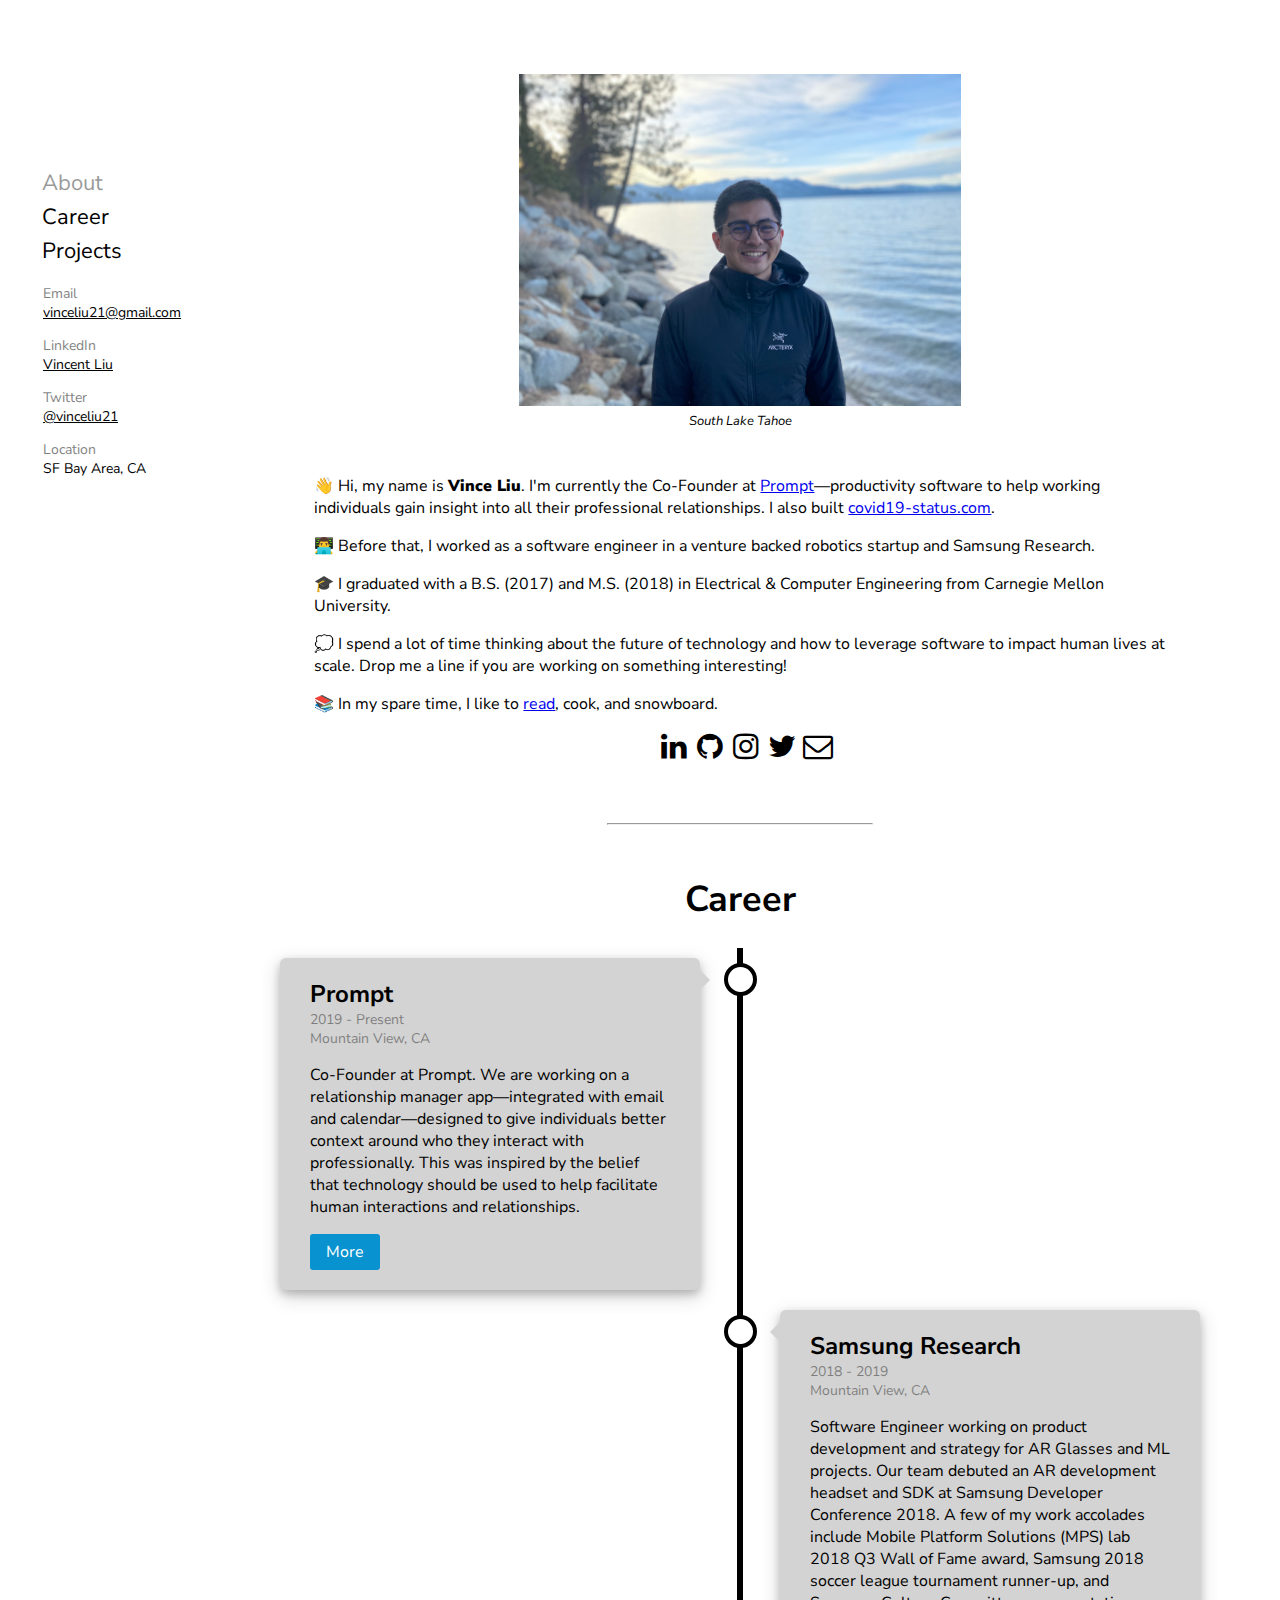
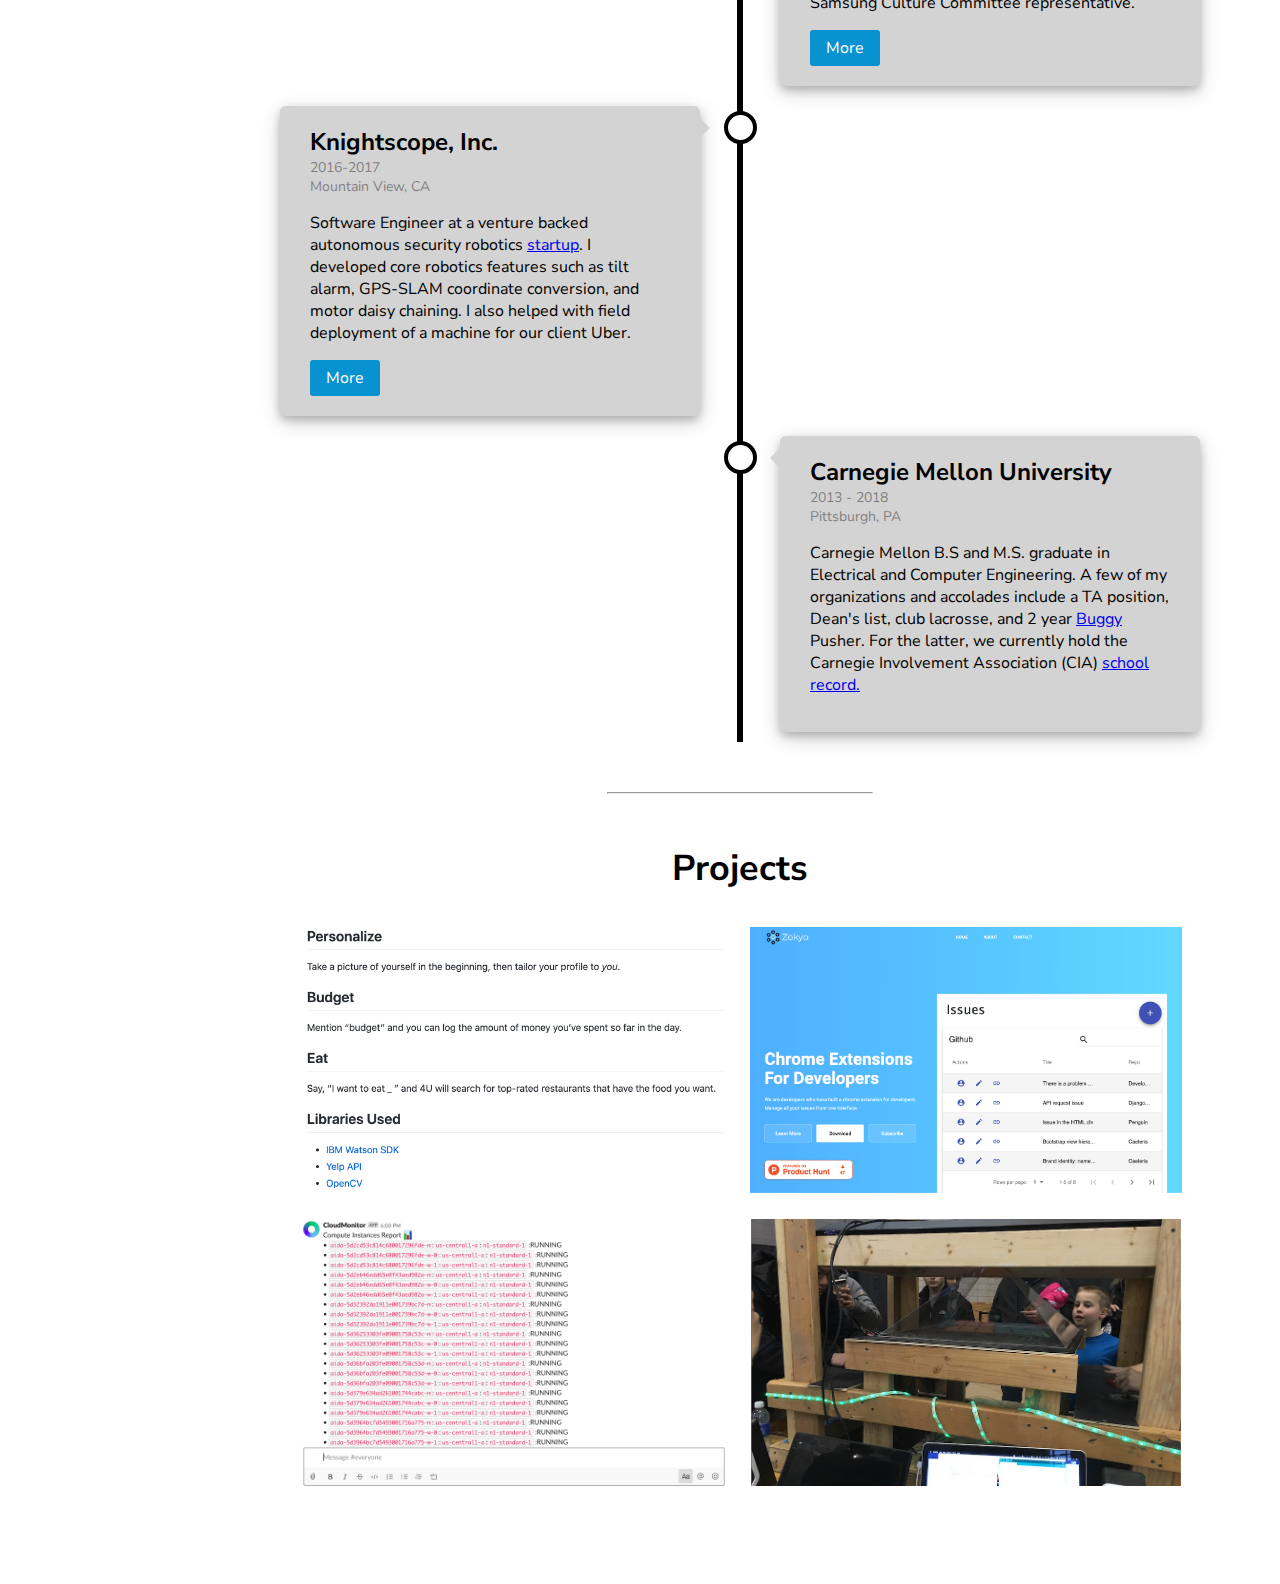
==== index.html @ 9257fcae "added prompt video" ====
<!DOCTYPE html>

<html>
  <head>
    <!-- Global site tag (gtag.js) - Google Analytics -->
    <script async src="https://www.googletagmanager.com/gtag/js?id=UA-153496610-1"></script>
    <script>
      window.dataLayer = window.dataLayer || [];
      function gtag(){dataLayer.push(arguments);}
      gtag('js', new Date());

      gtag('config', 'UA-153496610-1');
    </script>
    <title>Vincent Liu</title>

    <meta name="viewport" content="width=device-width, initial-scale=1.0">
    <link rel='icon' href='./static/32.png' type='image/x-icon'/ >
    <link rel="stylesheet" href="https://cdnjs.cloudflare.com/ajax/libs/font-awesome/4.7.0/css/font-awesome.min.css">
    <link href="https://fonts.googleapis.com/css?family=Nunito+Sans&display=swap" rel="stylesheet">
    <link href="https://fonts.googleapis.com/css?family=Montserrat&display=swap" rel="stylesheet">
    <link rel="stylesheet" href="style.css">
  </head>
  <body>
    <div class="sidenav">
      <nav>
        <ul>
          <li><a href="#hero" class="current">About</a></li>
          <li><a href="#timeline">Career</a></li>
          <li><a href="#projects">Projects</a></li>
        </ul>
      </nav>
      <div class="side-bio">
        <ul>
            <li>
              <p style="margin-bottom: 0px; margin-left: 3px; font-size: 14px; opacity: 0.5;">Email</p>
              <a href="mailto: vinceliu21@gmail.com" target="_blank" style="font-size: 14px; margin-left: 3px; text-decoration: underline;">vinceliu21@gmail.com</a>
            </li>
            <li>
              <p style="margin-bottom: 0px; margin-left: 3px; font-size: 14px; opacity: 0.5;">LinkedIn</p>
              <a href="https://linkedin.com/in/vinceliu21" target="_blank" style="font-size: 14px; margin-left: 3px; text-decoration: underline;">Vincent Liu</a>
            </li>
            <li>
              <p style="margin-bottom: 0px; margin-left: 3px; font-size: 14px; opacity: 0.5;">Twitter</p>
              <a href="https://twitter.com/vinceliu21" target="_blank" style="font-size: 14px; margin-left: 3px; text-decoration: underline;">@vinceliu21</a>
            </li>
            <!-- <li>
                <p style="margin-bottom: 0px; margin-left: 3px; font-size: 14px; opacity: 0.5;">Resume</p>
                <a href="#" target="_blank" style="font-size: 14px; margin-left: 3px; text-decoration: underline;">Download</a>
              </li> -->
            <li>
              <p style="margin-bottom: 0px; margin-left: 3px; font-size: 14px; opacity: 0.5;">Location</p> 
              <p style="margin: 0px; margin-left: 3px; font-size: 14px;">SF Bay Area, CA</p>
            </li>
        </ul>
      </div>
    </div>
    <div class="main">
      <section class="hero" id="hero">
        <figure>
          <img class="profile-img-box" src="./static/mainprof.JPG"></img>
          <p style="margin-top: 0px; font-style: italic;  font-size: 13px;">South Lake Tahoe</p>
        </figure>
        
        
        <div class="hero-text">
          
          <p>👋 Hi, my name is <span  style="font-weight: 900;">Vince Liu</span>. 
            I'm currently the Co-Founder at <a href="https://youtu.be/rPjfTg-vA2I" target="_blank">Prompt</a>—productivity software to help working individuals gain insight into all their professional relationships. I also built <a href="https://www.covid19-status.com/" target="_blank">covid19-status.com</a>.</p>
          <p>👨‍💻 Before that, I worked as a software engineer in a venture backed robotics startup and Samsung Research.</p>
<!--, where I worked on AR Glasses and ML projects.</p>-->
          <p>🎓 I graduated with a B.S. (2017) and M.S. (2018) in Electrical & Computer Engineering from Carnegie Mellon University.</p>
          <p>💭 I spend a lot of time thinking about the future of technology and how to leverage software to impact human lives at scale. Drop me a line if you are working on something interesting!</p> 
<!--I am particularly interested in the usage of data to augment human lives.</p>-->
<!--the creation of engaging human relationships and communities, and future of VR/AR.</p> -->
              <!-- how to democratize education and meaningful work opportunities. I am focused on leveraging software to build technologies and experiences that impact the way humans live and work at scale.</p>   -->
          <p>📚 In my spare time, I like to <a href="https://www.notion.so/Novels-f5aa604390f640a6b6671b8aa19a5288" target="_blank">read</a>, cook, and snowboard.</p>
        </div>

        <div class="social-icons">
          <a href="https://www.linkedin.com/in/vinceliu21" target="_blank" class="fa fa-linkedin"></a>
          <a href="https://github.com/vinceliu21" target="_blank" class="fa fa-github"></a>
          <a href="https://www.instagram.com/vinceliu21/" target="_blank" class="fa fa-instagram"></a>
          <a href="https://twitter.com/vinceliu21" target="_blank" class="fa fa-twitter"></a>
          <a href="mailto: vinceliu21@gmail.com" class="fa fa-envelope-o"></a>

        </div>
        
        
      </section>

      <hr style="width: 25%; margin-top: 50px; margin-bottom: 50px;"/>
      <section class="timeline-container" id="timeline">
        <h1 style="font-size: 36px">Career</h1>
        <div class="timeline">
          <div class="container left">
            <div class="content">
              <!-- <div class="content-date-left"><div class="card-title">Prompt</div><div class="card-date">May 2019 - Present</div></div> -->
              <div class="card-title"> Prompt</div>
              <div class="card-date">2019 - Present</div>
              <div class="card-location">Mountain View, CA</div>
              <!-- <p>Co-founder and CEO of <a href="https://www.getprompt.app/" target="_blank">Prompt</a>,  -->
               <p> Co-Founder at Prompt. We are working on a relationship manager app—integrated with email and calendar—designed to give individuals better context around who they interact with professionally. This was inspired by the belief that technology should be used to help facilitate human interactions and relationships. <a href="https://youtu.be/QewbwAYKeug" target="_blank"<Demo</a> </p> 
                 <a href="https://www.getprompt.app/" target="_blank" class="button">More</a>
            </div>
            
          </div>
          <div class="container right">
            <div class="content">
              <!-- <div class="content-date-right">June 2018</div> -->
              <div class="card-title">Samsung Research</div>
              <div class="card-date">2018 - 2019</div>
              <div class="card-location">Mountain View, CA</div>
              <p>Software Engineer working on product development and strategy for AR Glasses and ML projects. Our team debuted an AR development headset and SDK at Samsung Developer Conference 2018. A few of my work accolades include Mobile Platform Solutions (MPS) lab 2018 Q3 Wall of Fame award, Samsung 2018 soccer league tournament runner-up, and Samsung Culture Committee representative.</p>
              <a href="https://www.sra.samsung.com/" target="_blank" class="button">More</a>
            </div>
          </div>

          <div class="container left">
            <div class="content">
              <!-- <div class="content-date-left">May 2018</div> -->
              <div class="card-title">Knightscope, Inc.</div>
              <div class="card-date">2016-2017</div>
              <div class="card-location">Mountain View, CA</div>
              <p>Software Engineer at a venture backed autonomous security robotics <a href="https://www.knightscope.com/" target="_blank">startup</a>. I developed core robotics features such as tilt alarm, GPS-SLAM coordinate conversion, and motor daisy chaining. I also helped with field deployment of a machine for our client Uber.</p>
              <a href="https://www.knightscope.com/" target="_blank" class="button">More</a>
            </div>
          </div>

          <div class="container right">
            <div class="content">
              <!-- <div class="content-date-left">May 2018</div> -->
              <div class="card-title">Carnegie Mellon University</div>
              <div class="card-date">2013 - 2018</div>
              <div class="card-location">Pittsburgh, PA</div>
              <p>Carnegie Mellon B.S and M.S. graduate in Electrical and Computer Engineering. A few of my organizations and accolades include a TA position, Dean's list, club lacrosse, and 2 year <a href="https://cmubuggy.org/reference/What_is_buggy%3F" target="_blank">Buggy</a> Pusher. For the latter, we currently hold the Carnegie Involvement Association (CIA) <a href="https://www.instagram.com/p/BwIkMV5lBQi/?igshid=eb9c5s0ejf51" target="_blank">school record.</a> </p>
            </div>
          </div>


          <!-- <div class="container right">
            <div class="content">
              <h2>2016-2017</h2>
              <h3>Knightscope</h3>
              <p>I interned at Knightscope in the Summer of 2016 and proceeded to work there has remote engineer when I returned to Pittsburgh.</p>
            </div>
          </div>
          <div class="container left">
            <div class="content">
              <h2>2015</h2>
              <h3>SitWith</h3>
              <p>Found through CMU's Project Olympus incubator</p>
              <p>I worked part-time at a mobile app consumer startup working to connect individual diners with like-minded people during meals.</p>
            </div>
          </div> -->
        </div>
      </section>
      <!-- Projects Section -->
      <hr style="width: 25%; margin-top: 50px; margin-bottom: 50px;"/>
      <section class="projects" id="projects">
        <h1 style="font-size: 36px">Projects</h1>
        <div class="row">
          <div class="column">
            <div class="portfolio-content">

              <div class="portfolio-container" id="clickableProject">
                <img class="portfolio-image" src="./static/4U5.png" alt="Mountains" style="width:97%;">
                  <div class="portfolio-text">
                    4U: A personalized assistant designed just <strong>for you</strong>.
                  </div>
              </div>
              
              
              <!-- The Modal -->
              <div id="myModal" class="modal">
                <!-- Modal content -->
                <div class="modal-content">
                  
                  <div class="modal-header">
                    <span class="close">&times;</span>
                    <br/>
                    <img class="modal-image" src="./static/4U5.png" alt="4U">
                  </div>
                  <div class="modal-body">
                    <div class="modal-text">
                      <br/>
                      <h3 style="margin: 0; font-size: 36px">4U: Personalized Voice Assistant</h3>
                      <h3 style="margin-top: 0; opacity: 0.5">February 2017</h3>
                      <!-- <a href="https://github.com/vinceliu21/TartanHacks_S17" target="_blank" class="profile-link">CODE ON GITHUB</a> -->
                      <a href="https://github.com/vinceliu21/TartanHacks_S17" target="_blank" class="fa fa-github"></a>
                      <hr style="width: 10%; margin: 0; margin-top: 10px"/>
                      <p>4U is a personalized voice assistant project that was developed during Carnegie Mellon's 2017 Spring Hackathon by myself and three other students. 
                       We wanted to leverage the new IBM Watson SDK for Speech to Text (STT) and facial recognition capabilities, therefore we decided that an assistant to help in managing daily activities would be a perfect project.
                      </p>
                      <p style="font-weight: bold;">Key Features</p>
                      <ol>
                        <li>Facial Recognition</li>
                          <ul>
                            <li>OpenCV laptop webcam integration to capture user's face</li>
                            <li>IBM Watson Visual Recognition API to train facial recognition model</li>
                          </ul>
                        <li>Restaurant Recommendations</li>
                          <ul>
                            <li>Watson STT API to detect "I want to eat ____" </li>
                            <li>Yelp API integration to search local restaurants for the desired food</li>
                          </ul>
                        <li>Budget Planning</li>
                          <ul>
                            <li>Watson STT API to allow for user to log budget activity through speech </li>
                            
                          </ul>

                      </ul>
                      <br/><br/>
                    </div>
                  </div>
                </div>
              </div>
            </div>
          </div>

          <div class="column">
            <div class="portfolio-content">
              <div class="portfolio-container" id="clickableProject2">
                <img class="portfolio-image" src="./static/zokyo.png" alt="Lights" style="width:100%">
                <div class="portfolio-text">
                  Zokyo: Chrome extension built for developers to manage their GitHub tickets
                </div>
              </div>

              <!-- The Modal -->
              <div id="project2" class="modal">
                  <!-- Modal content -->
                  <div class="modal-content">
                    <div class="modal-header">
                      <span class="close2">&times;</span>
                      <br/>
                      <img class="modal-image" src="./static/zokyo.png" alt="Zokyo" >
                    </div>
                    <div class="modal-body">
                      <div class="modal-text" >
                        <br/>
                        <h3 style="margin: 0; font-size: 36px">Zokyo: GitHub Chrome Extension</h3>
                        <h3 style="margin-top: 0; opacity: 0.5">January 2019</h3>
                        <hr style="width: 10%; margin: 0; margin-top: 10px;"/>
                        <p>Zokyo was a project to learn the process and intricacies of developing chrome extensions. I built a chrome extension that helped developers manage their GitHub tickets. Developers using Zokyo could view, edit, and close their GitHub tickets from any chrome tab.
                        </p>
                        <p>I launched the project on the Chrome Developer Store and posted on Product Hunt where I was on the front page for that day's product launches. The project is not maintained anymore, but you can find more information <a href="http://joinzokyo.com/" target="_blank">here</a>.</p>
                      </div>
                      <br/><br/>
  
                  </div>
                </div>
              
              </div>
            
            </div>
          </div>


          <div class="column">
            <div class="portfolio-content">
              <div class="portfolio-container" id="clickableProject3">
                <img class="portfolio-image" src="./static/slack.png" alt="Lights" style="width:100%">
                <div class="portfolio-text">
                  CloudTrack: Slackbot that posts daily summaries of AWS/GCP resources
                </div>
              </div>

              <!-- The Modal -->
              <div id="project3" class="modal">
                  <!-- Modal content -->
                  <div class="modal-content">
                    <div class="modal-header">
                      <span class="close3">&times;</span>
                      <br/>
                      <img class="modal-image" src="./static/slack.png" alt="Slack" >
                    </div>
                    <div class="modal-body">
                      <div class="modal-text" >
                        <br/>
                        <h3 style="margin: 0; font-size: 36px">CloudTrack: AWS/GCP Slackbot</h3>
                        <h3 style="margin-top: 0; opacity: 0.5"> 2019</h3>
                        <hr style="width: 10%; margin: 0; margin-top: 10px;"/>
                        <p>CloudTrack is a Slackbot built with Amazon Web Services (AWS) and Google Cloud Platform (GCP) integration that posts daily updates about currently live cloud instances 
                          and their specifics: type of instance, instance name, and instance zone. </p>
                        <p>The inspiration for CloudTrack came from the too often occurrence of deploying cloud instances during development and then not shutting them down properly afterwards. It is also easy for developers to quickly forget about how many instances
                          they have deployed. Developers use a lot of services, but developers are always working in Slack and so that is what led to the inspiration for a Slackbot interface.
                        </p>
                      </div>
                      <br/><br/>
  
                  </div>
                </div>
              
              </div>
            
            </div>
          </div>


          <div class="column">
            <div class="portfolio-content">
              <div class="portfolio-container" id="clickableProject4">
                <img class="portfolio-image" src="./static/megaman4.png" alt="Lights" style="width:99.5%;">
                <div class="portfolio-text">
                  Build18: Holographic Arcade Table
                </div>
              </div>

              <!-- The Modal -->
              <div id="project4" class="modal">
                <!-- Modal content -->
                <div class="modal-content">
                  <div class="modal-header">
                    <span class="close4">&times;</span>
                    <br/>
                    <img class="modal-image" src="./static/megaman4.png" alt="Arcade" >
                  </div>
                  <div class="modal-body">
                    <div class="modal-text">
                      <br/>
                      <h3 style="margin: 0; font-size: 36px">Build18: Holographic Arcade Table</h3>
                      <h3 style="margin-top: 0; opacity: 0.5"> 2016</h3>
                      <a href="https://www.instagram.com/p/BAk6eroQ09p/?igshid=sec2uj7lwbnm" target="_blank" class="fa fa-instagram"></a>
                      <hr style="width: 10%; margin: 0; margin-top: 10px;"/>
                      <p>For Carnegie Mellon's 2016 hardware Hackathon, I partnered with three other students to build an arcade table where two users could control holograms and battle one another.
                        The holograms were displayed using an acrylic pyramid, a monitor, and <a href="https://en.wikipedia.org/wiki/Pepper%27s_ghost" target="_blank">pepper's ghost</a> for the illusion effect.
                        The arcade controls were built using a Raspberry Pi and Arduino Mega, while the game logic was made with Python. </p>
                      <p>
                      <p>We were awarded the Build 18 Officer's Choice award for the judge's favorite project out of the 80 other projects.</p>
                      </p>
                    </div>
                    <br/><br/>

                </div>
              </div>
            
            </div>
          </div>

        </div>


      </section>
      <br/>
      <br/>
      <br/>
    </div>
    <script src="./static/logic.js"></script>
  </body>
</html>
---- style.css ----
* {
  box-sizing: border-box;
}

body{
  font-family: 'Nunito Sans', sans-serif;
  /* margin: 0px; */
  /* background-color:gray; */
}

/* a:hover{
  opacity: 1;
} */

/* SIDENAV STYLING */

.sidenav{
  height: 100%;
  width: 200px;
  position: fixed;
  z-index: 1;
  top: 0;
  left: 0;
  background-color: #FFF;
  overflow-x: hidden;
  padding-top: 150px;
}

@media screen and (max-width: 1024px){
  .sidenav{
    display: none;
  }
}

.side-bio{
  display: block;
}

.side-bio ul {
  list-style: none;
}


.sidenav a {
  text-decoration: none;
  font-size: 22px;
  color:black;
  display: block;
}

.sidenav nav a:hover {
  /* opacity: 0.4; */
  color: #f1f1f1;
}

.sidenav nav ul {
  list-style: none;
}

.sidenav nav ul li a {
  display: block;
  padding: 2px;
}

.sidenav nav ul li a.current {
  opacity:0.4;
}

@media screen and (max-height: 450px) {
  .sidenav {padding-top: 15px;}
  .sidenav a {font-size: 18px;}
}

/* MAIN SECTION STYLING */
.main {
  margin-left: 200px;
}

@media screen and (max-width: 1025px){
  .main{
    margin: 0;
  }
}



/* Hero Section Styling */

.hero{ 
  width: 100%;
  /* height: 900px; */
  display: flex;
  flex-direction: column;
  align-items: center;
  text-align: center;
}

.banner-img{
  width: 80%;
  height: auto;
  /* height:350px; */
}

.profile-img {
  margin-top: 30px;
  border-radius: 50%;
  width: 192px;
  height: 192px;
}

.profile-img-box {
  /* margin-top: 30px; */
  /* border-radius: 50%; */
  width: 45%;
  padding-top: 50px;
  height: auto;
  /* height: 192px; */
}
@media screen and (max-width: 1025px){
  .profile-img-box{
    width: 60%;
  }
}
@media screen and (max-width: 600px){
  .profile-img-box{
    width: 100%;
  }
}


.social-icons{
  /* margin-top: 30px; */
  margin-left: 11px;
  margin-bottom: 10px;
}

.hero-text{
  width: 80%;
  text-align: left;
}

/* Style all font awesome icons */
.fa {
  /* padding: 5px; */
  font-size: 30px;
  /* margin: 0 auto; */
  width: 32px;
  height: 32px;
  text-align: center;
  text-decoration: none;
  /* border-radius: 50%; */
}

/* Add a hover effect if you want */
.fa:hover {
  opacity: 0.7;
  color: white;
  background-color:gray;
  opacity: 0.5;
}

/* Set a specific color for each brand */

/* Facebook */
.fa-facebook {
  background: #3B5998;
  color: white;
}

.fa-linkedin {
  color: black;
}

.fa-instagram{
  color: black;
}
.fa-envelope-o{
  color: black;
}

.fa-github{
  color: black;
}
/* Twitter */
.fa-twitter {
  /* color: #55ACEE; */
  color: black;
}

/* Novels Section Styling */

.novels{
  text-align: center;
  height: 900px;
  /* width: 100%;
  height: 500px;
  display: flex;
  flex-direction: column;
  align-items: center;
  text-align: center; */
}


/* Timeline Section Styling */

.button {
  background-color: #0892d0;
  border: none;
  color: white;
  padding: 7px 16px;
  text-align: center;
  text-decoration: none;
  display: inline-block;
  font-size: 16px;
  border-radius: 3px;
  /* margin: 2px 1px; */
  cursor: pointer;
}


.card-title{
  font-size: 24px;
  font-weight: bold;
}
.card-date{
  font-size: 14px;
  opacity: 0.4;
}
.card-location{
  font-size: 14px;
  opacity: 0.4;
}

.timeline-container{
  text-align:center;
  /* height: 900px; */
}
/* The actual timeline (the vertical ruler) */
.timeline {
  position: relative;
  max-width: 1000px;
  margin: 0 auto;
}

/* The actual timeline (the vertical ruler) */
.timeline::after {
  content: '';
  position: absolute;
  width: 6px;
  /* background-color:#d3d3d3; */
  background-color: black;
  top: 0;
  bottom: 0;
  left: 50%;
  margin-left: -3px;
}

/* Container around content */
.container {
  padding: 10px 40px;
  position: relative;
  background-color: inherit;
  width: 50%;
}

/* The circles on the timeline */
.container::after {
  content: '';
  position: absolute;
  width: 25px;
  height: 25px;
  right: -17px;
  background-color: white;
  /* border: 4px solid #d3d3d3; */
  border:  4px solid black;
  top: 15px;
  border-radius: 50%;
  z-index: 1;
}

/* Place the container to the left */
.left {
  left: 0;
}

/* Place the container to the right */
.right {
  left: 50%;
}

/* Add arrows to the left container (pointing right) */
.left::before {
  content: " ";
  height: 0;
  position: absolute;
  top: 22px;
  width: 0;
  z-index: 1;
  right: 30px;
  border: medium solid #d3d3d3;
  /* box-shadow: 0 4px 8px 0 rgba(0, 0, 0, 0.2), 0 6px 20px 0 rgba(0, 0, 0, 0.19); */
  border-width: 10px 0 10px 10px;
  border-color: transparent transparent transparent #d3d3d3;
}

/* Add arrows to the right container (pointing left) */
.right::before {
  content: " ";
  height: 0;
  position: absolute;
  top: 22px;
  width: 0;
  z-index: 1;
  left: 30px;
  border: medium solid #d3d3d3;
  border-width: 10px 10px 10px 0;
  border-color: transparent #d3d3d3 transparent transparent;
}

/* Fix the circle for containers on the right side */
.right::after {
  left: -16px;
}

/* The actual content */
.content {
  padding: 20px 30px;
  background: lightgray;
  box-shadow: 0 4px 8px 0 rgba(0, 0, 0, 0.2), 0 6px 20px 0 rgba(0, 0, 0, 0.19);
  /* background-color: #d3d3d3; */
  /* border: 1px solid black; */
  position: relative;
  text-align: left;
  border-radius: 6px;
}

.content-date-left {
  background: lightgray;
  display: inline-block;
  color: black;
  padding: 10px;
  position: absolute;
  border-radius: 3px;
  box-shadow: 0 4px 8px 0 rgba(0, 0, 0, 0.2), 0 6px 20px 0 rgba(0, 0, 0, 0.19);
  top: 0;
  right: 0;
}

.content-date-right {
  background: #FF4081;
  display: inline-block;
  color: #FFF;
  padding: 10px;
  position: absolute;
  top: 0;
  right: auto;
  left: 0;
}

/* Media queries - Responsive timeline on screens less than 600px wide */
@media screen and (max-width: 600px) {
  /* Place the timelime to the left */
  .timeline::after {
  left: 31px;
  }
  
  /* Full-width containers */
  .container {
  width: 100%;
  padding-left: 70px;
  padding-right: 25px;
  }
  
  /* Make sure that all arrows are pointing leftwards */
  .container::before {
  left: 60px;
  border: medium solid  lightgray;
  border-width: 10px 10px 10px 0;
  border-color: transparent  lightgray transparent transparent;
  }

  /* Make sure all circles are at the same spot */
  .left::after, .right::after {
  left: 15px;
  }
  
  /* Make all right containers behave like the left ones */
  .right {
  left: 0%;
  }
}

/* Projects Section Styling */
.projects{
  text-align: center;
  width: 85%;
  margin: 0px auto;
  /* height: 900px; */
}

.row {
  /* margin: 8px -16px; */
}

/* Add padding BETWEEN each column */
.row,
.row > .column {
  /* padding: 8px; */
}

/* Create four equal columns that floats next to each other */
.column {
  float: left;
  width: 50%;
}

/* Clear floats after rows */ 
.row:after {
  content: "";
  display: table;
  clear: both;
}

/* Content */
.portfolio-content {
  background-color: white;
  padding: 10px;
}

/* Responsive layout - makes a two column-layout instead of four columns */
@media screen and (max-width: 900px) {
  .column {
    width: 50%;
  }
}

/* Responsive layout - makes the two columns stack on top of each other instead of next to each other */
@media screen and (max-width: 600px) {
  .column {
    width: 100%;
  }
}

.profile-link{
  text-decoration: none;
  opacity: 0.6;
  color: black;

}

.profile-link:hover{
  opacity: 0.2;
}

.portfolio-container{
  position: relative;
  /* box-shadow: 0 4px 8px 0 rgba(0, 0, 0, 0.2), 0 6px 20px 0 rgba(0, 0, 0, 0.19); */
  /* border-radius: 6px; */
  /* width: 100%; */
  /* height: auto; */
  cursor: pointer;
}
.portfolio-container:hover .portfolio-image {
  opacity: 0;
  transition: .5s ease;
}

.portfolio-text{
  opacity: 0;
}
.portfolio-container:hover .portfolio-text{
  opacity: 1;
  transition: .5s ease;
}

.portfolio-text {
  color: black;
  font-size: 20px;
  position: absolute;
  top: 50%;
  left: 50%;
  -webkit-transform: translate(-50%, -50%);
  -ms-transform: translate(-50%, -50%);
  transform: translate(-50%, -50%);
  text-align: center;
}

/* Modal Styling */

/* The Modal (background) */
.modal {
  display: none; /* Hidden by default */
  position: fixed; /* Stay in place */
  z-index: 1; /* Sit on top */
  padding-top: 25px; /* Location of the box */
  padding-bottom: 25px;
  left: 0;
  top: 0;
  width: 100%; /* Full width */
  height: 100%; /* Full height */
  overflow: auto; /* Enable scroll if needed */
  background-color: rgb(0,0,0); /* Fallback color */
  background-color: rgba(0,0,0,0.4); /* Black w/ opacity */
}

@media screen and (max-width: 600px){
  .modal{
    padding-top: 75px;
  }
}

/* Modal Content */
.modal-content {
  position: relative;
  background-color: #fefefe;
  margin: auto;
  padding: 0;
  border: 1px solid #888;
  width: 80%;
  box-shadow: 0 4px 8px 0 rgba(0,0,0,0.2),0 6px 20px 0 rgba(0,0,0,0.19);
  -webkit-animation-name: animatetop;
  -webkit-animation-duration: 0.4s;
  animation-name: animatetop;
  animation-duration: 0.4s
}

@media screen and (max-width: 600px) {
  .modal-content {
    width: 100%;
  }
}




/* Add Animation */
@-webkit-keyframes animatetop {
  from {top:-300px; opacity:0} 
  to {top:0; opacity:1}
}

@keyframes animatetop {
  from {top:-300px; opacity:0}
  to {top:0; opacity:1}
}

/* The Close Button */
.close {
  color:black;
  float: right;
  font-size: 28px;
  font-weight: bold;
}

@media screen and (max-width: 600px){
  .close{
    font-size: 48px;
  }
}

.close:hover,
.close:focus {
  color: #000;
  text-decoration: none;
  cursor: pointer;
}

.modal-header {
  padding: 2px 16px;
  /* background-color: #5cb85c; */
  color: white;
}

.modal-body {
  padding: 2px 16px;
  text-align: left;
}

.modal-footer {
  padding: 2px 16px;
  background-color: #5cb85c;
  color: white;
}

.modal-text{
  width: 75%;
  margin: 0 auto;

}

@media screen and (max-width: 600px) {
  .modal-text {
    width: 90%;
  }
}

.modal-image{
  width: 50%;
}

@media screen and (max-width: 600px){
  .modal-image {
    width: 100%;
  }
}




/* The Close Button */
.close2 {
  color:black;
  float: right;
  font-size: 28px;
  font-weight: bold;
}

@media screen and (max-width: 600px){
  .close2{
    font-size: 48px;
  }
}

.close2:hover,
.close2:focus {
  color: #000;
  text-decoration: none;
  cursor: pointer;
}


/* The Close Button */
.close3 {
  color:black;
  float: right;
  font-size: 28px;
  font-weight: bold;
}

@media screen and (max-width: 600px){
  .close3{
    font-size: 48px;
  }
}

.close3:hover,
.close3:focus {
  color: #000;
  text-decoration: none;
  cursor: pointer;
}

/* The Close Button */
.close4 {
  color:black;
  float: right;
  font-size: 28px;
  font-weight: bold;
}

@media screen and (max-width: 600px){
  .close4{
    font-size: 48px;
  }
}

.close4:hover,
.close4:focus {
  color: #000;
  text-decoration: none;
  cursor: pointer;
}

/* Footer Decoration */

.footer {
  position: fixed;
  left: 0;
  bottom: 0;
  width: 100%;
  background-color: red;
  color: white;
  text-align: center;
}
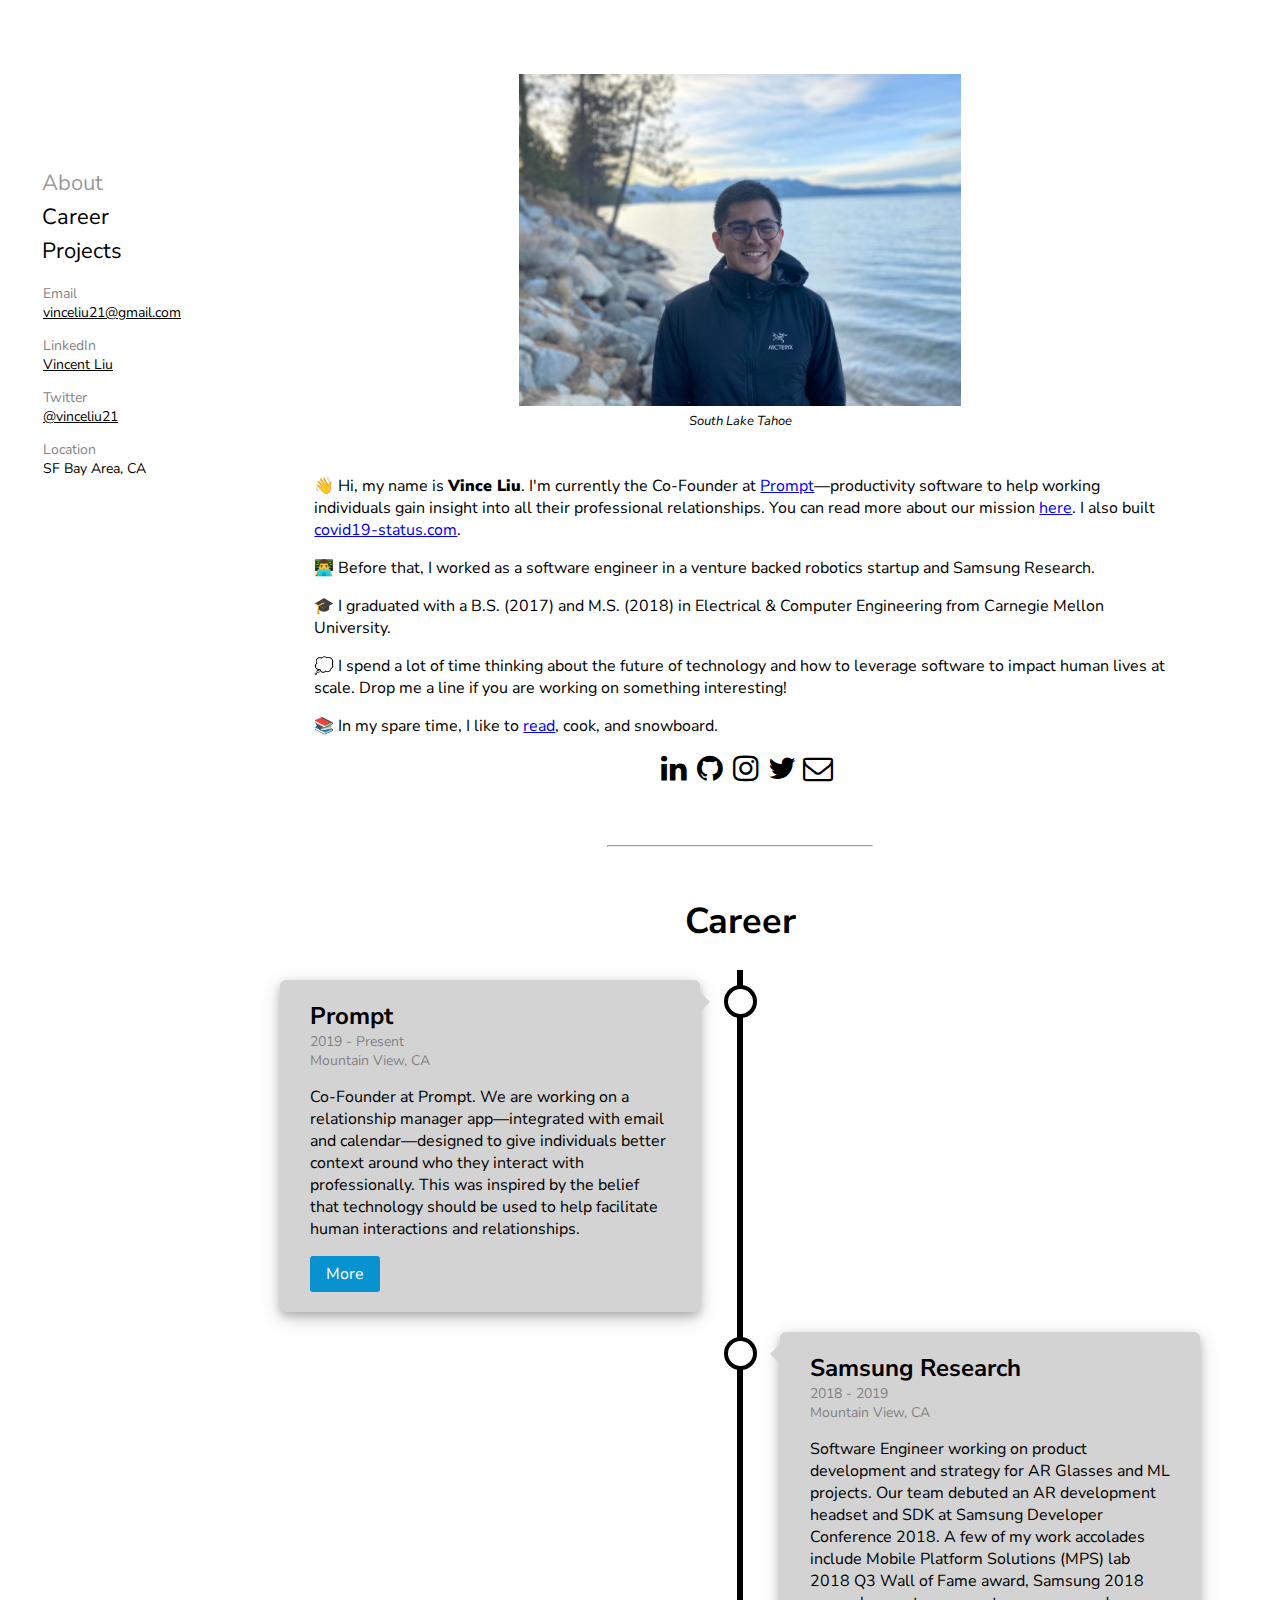
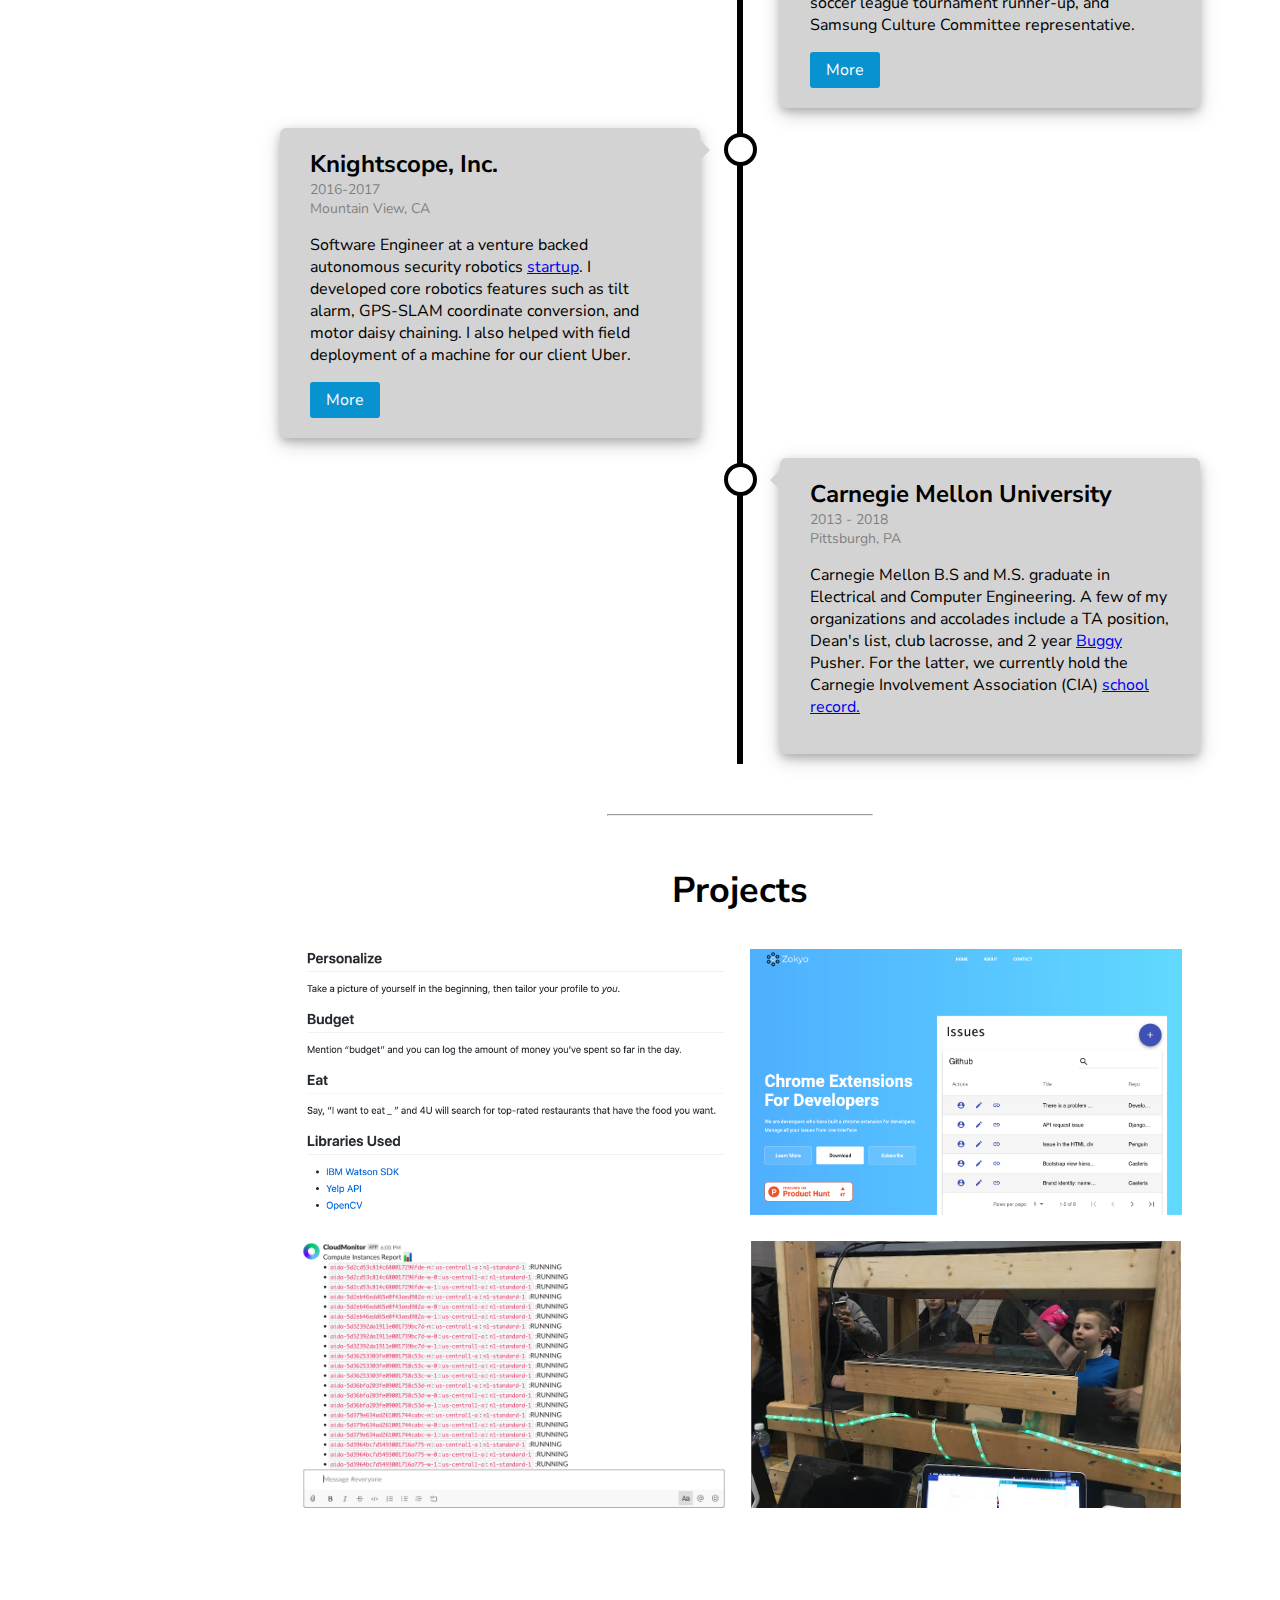
==== commit 7dea2b2f: "Added mission link" ====
--- a/index.html
+++ b/index.html
@@ -65,7 +65,7 @@
         <div class="hero-text">
           
           <p>👋 Hi, my name is <span  style="font-weight: 900;">Vince Liu</span>. 
-            I'm currently the Co-Founder at <a href="https://youtu.be/rPjfTg-vA2I" target="_blank">Prompt</a>—productivity software to help working individuals gain insight into all their professional relationships. I also built <a href="https://www.covid19-status.com/" target="_blank">covid19-status.com</a>.</p>
+            I'm currently the Co-Founder at <a href="https://youtu.be/rPjfTg-vA2I" target="_blank">Prompt</a>—productivity software to help working individuals gain insight into all their professional relationships. You can read more about our mission <a href="https://www.notion.so/teamprompt/Why-Prompt-46e5538b9f2c4fa88ba80ee7b120e682" target="_blank">here</a>. I also built <a href="https://www.covid19-status.com/" target="_blank">covid19-status.com</a>.</p>
           <p>👨‍💻 Before that, I worked as a software engineer in a venture backed robotics startup and Samsung Research.</p>
 <!--, where I worked on AR Glasses and ML projects.</p>-->
           <p>🎓 I graduated with a B.S. (2017) and M.S. (2018) in Electrical & Computer Engineering from Carnegie Mellon University.</p>
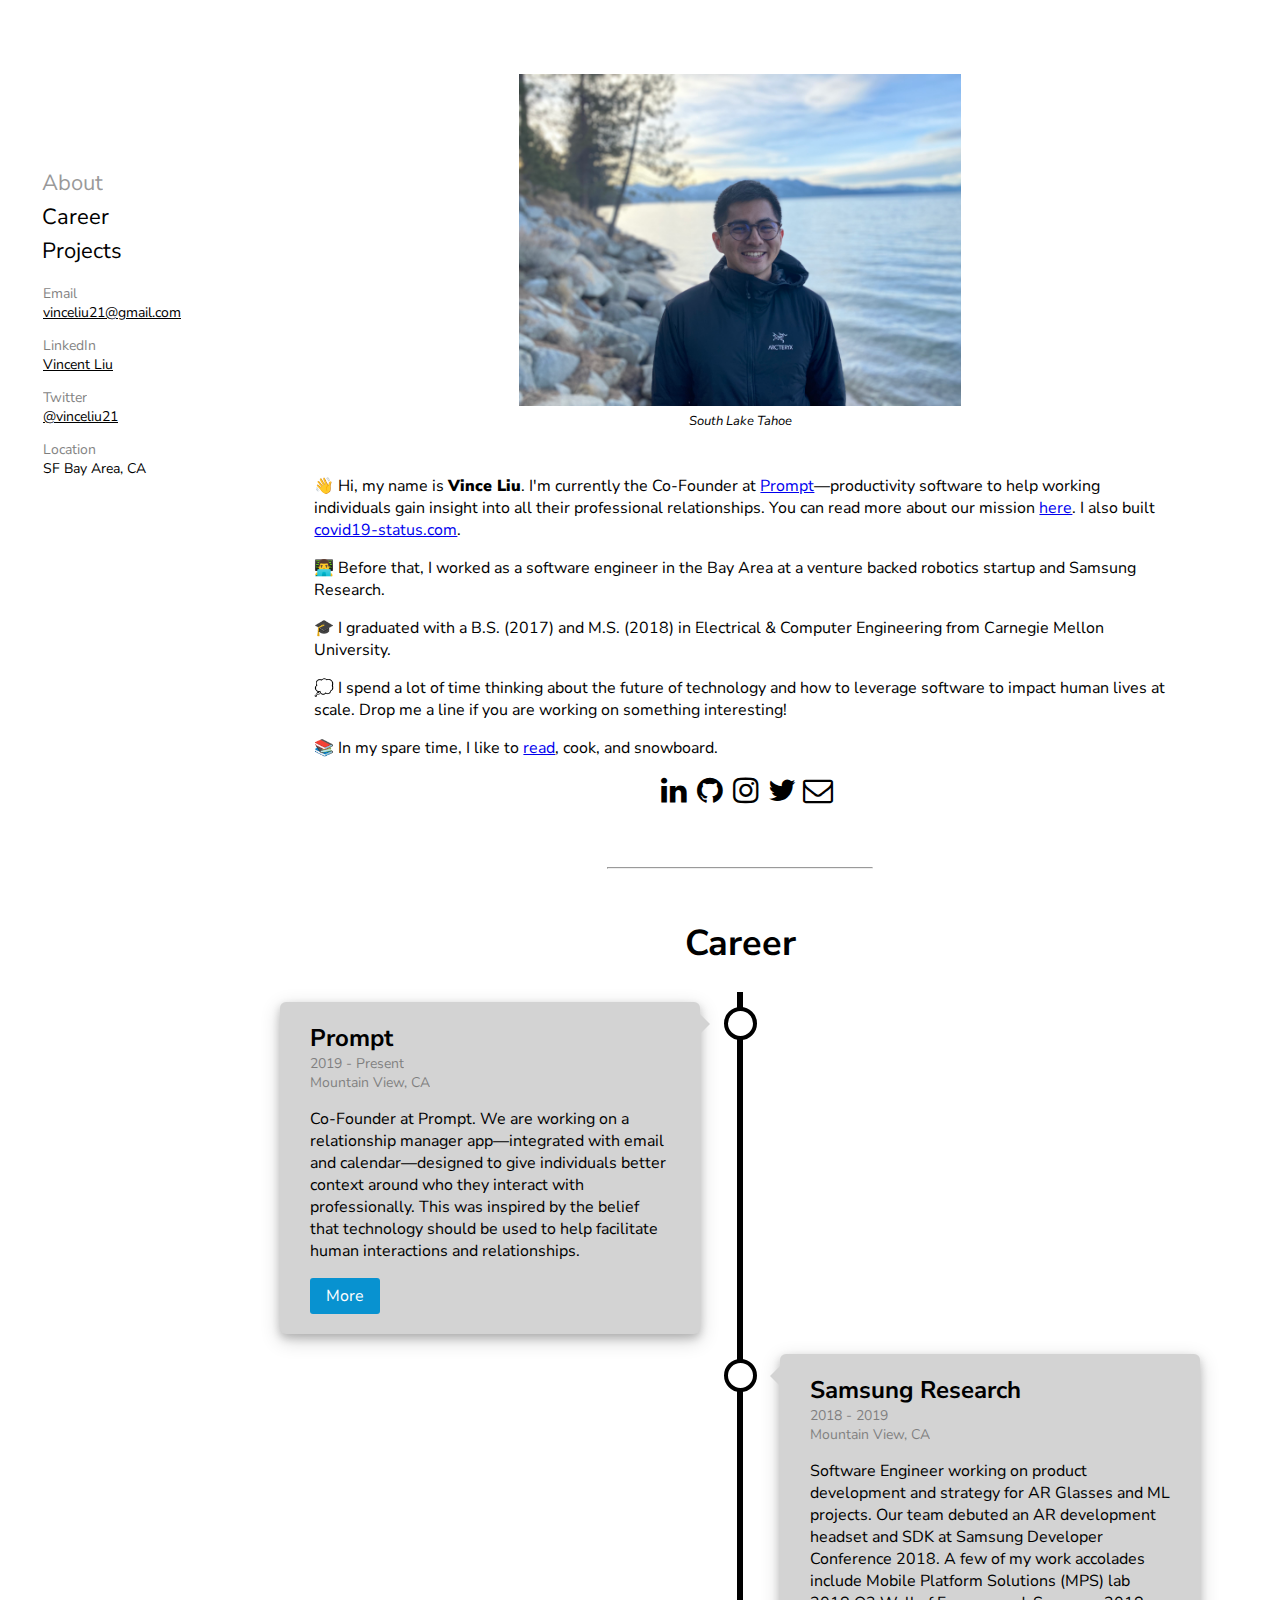
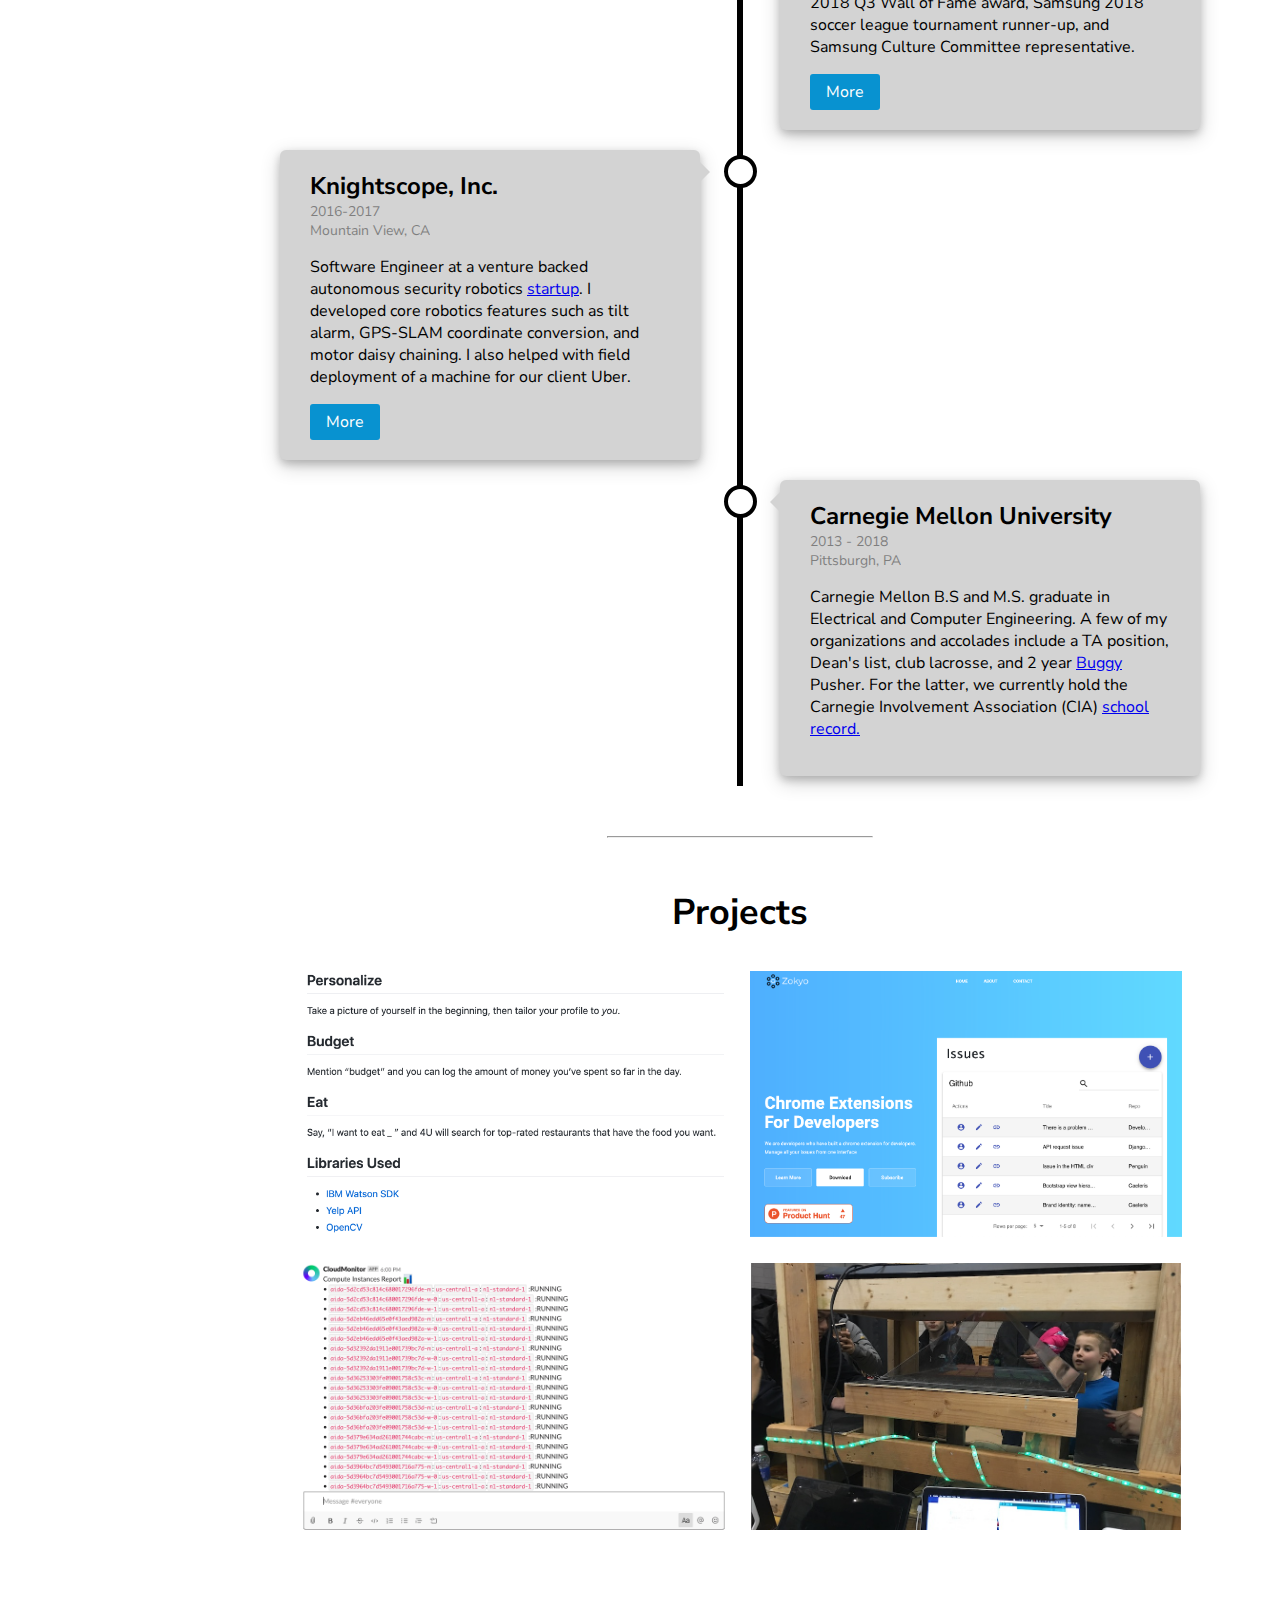
==== commit f2064cb9: "location added" ====
--- a/index.html
+++ b/index.html
@@ -66,7 +66,7 @@
           
           <p>👋 Hi, my name is <span  style="font-weight: 900;">Vince Liu</span>. 
             I'm currently the Co-Founder at <a href="https://youtu.be/rPjfTg-vA2I" target="_blank">Prompt</a>—productivity software to help working individuals gain insight into all their professional relationships. You can read more about our mission <a href="https://www.notion.so/teamprompt/Why-Prompt-46e5538b9f2c4fa88ba80ee7b120e682" target="_blank">here</a>. I also built <a href="https://www.covid19-status.com/" target="_blank">covid19-status.com</a>.</p>
-          <p>👨‍💻 Before that, I worked as a software engineer in a venture backed robotics startup and Samsung Research.</p>
+          <p>👨‍💻 Before that, I worked as a software engineer in the Bay Area at a venture backed robotics startup and Samsung Research.</p>
 <!--, where I worked on AR Glasses and ML projects.</p>-->
           <p>🎓 I graduated with a B.S. (2017) and M.S. (2018) in Electrical & Computer Engineering from Carnegie Mellon University.</p>
           <p>💭 I spend a lot of time thinking about the future of technology and how to leverage software to impact human lives at scale. Drop me a line if you are working on something interesting!</p> 
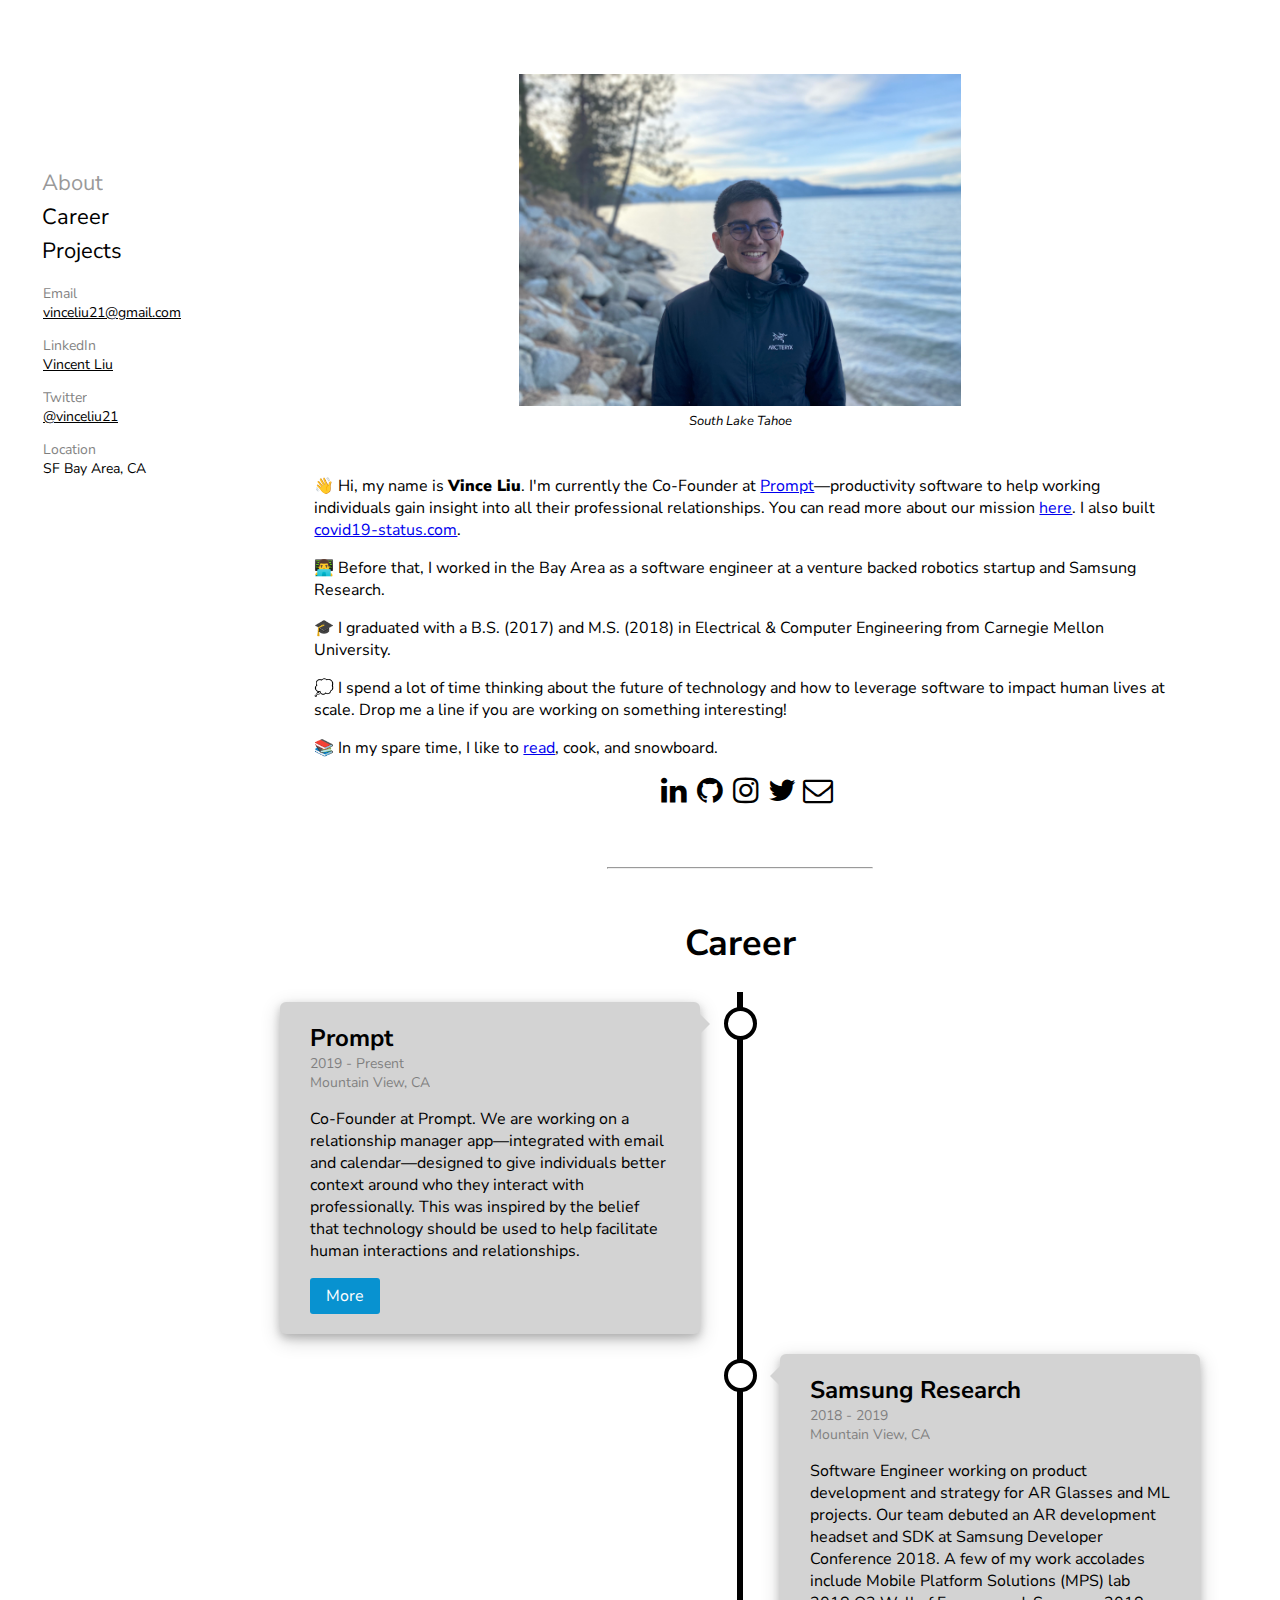
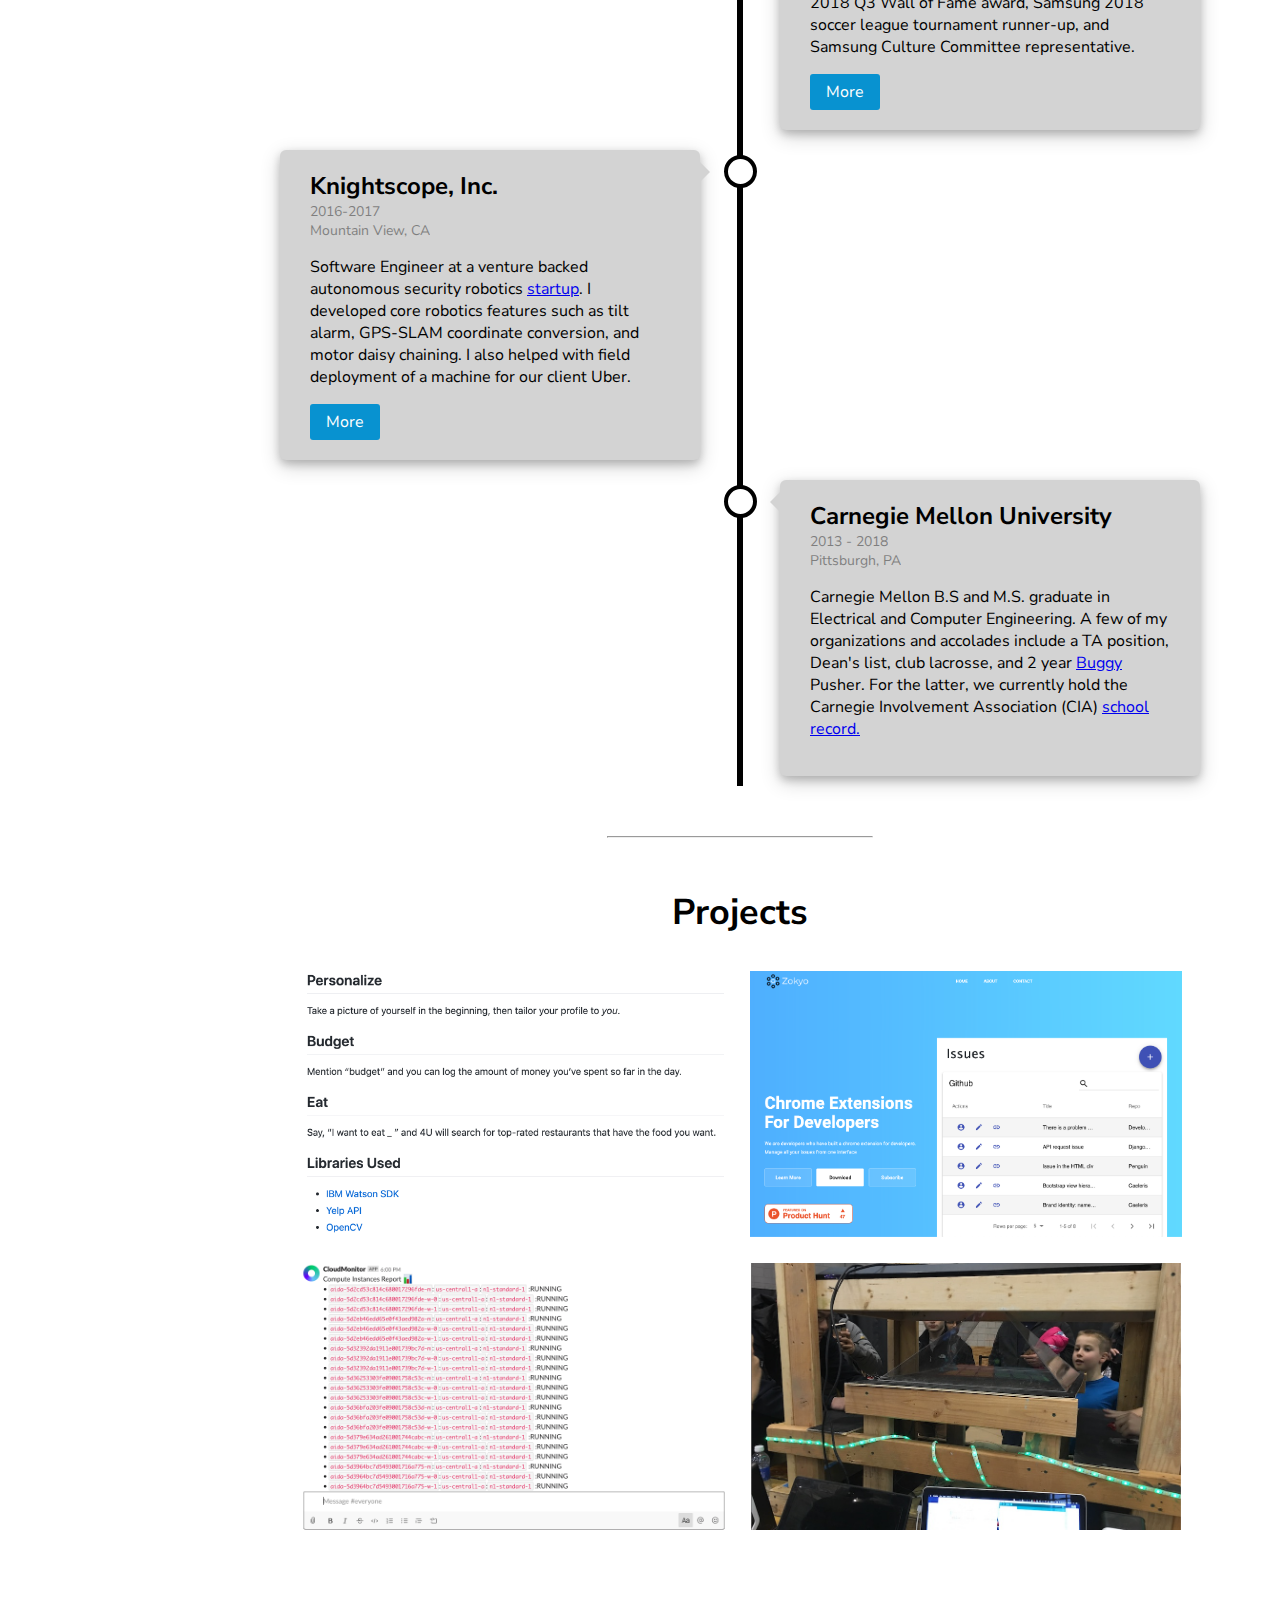
==== commit 41a59cd6: "modified location sentence" ====
--- a/index.html
+++ b/index.html
@@ -66,7 +66,7 @@
           
           <p>👋 Hi, my name is <span  style="font-weight: 900;">Vince Liu</span>. 
             I'm currently the Co-Founder at <a href="https://youtu.be/rPjfTg-vA2I" target="_blank">Prompt</a>—productivity software to help working individuals gain insight into all their professional relationships. You can read more about our mission <a href="https://www.notion.so/teamprompt/Why-Prompt-46e5538b9f2c4fa88ba80ee7b120e682" target="_blank">here</a>. I also built <a href="https://www.covid19-status.com/" target="_blank">covid19-status.com</a>.</p>
-          <p>👨‍💻 Before that, I worked as a software engineer in the Bay Area at a venture backed robotics startup and Samsung Research.</p>
+          <p>👨‍💻 Before that, I worked in the Bay Area as a software engineer at a venture backed robotics startup and Samsung Research.</p>
 <!--, where I worked on AR Glasses and ML projects.</p>-->
           <p>🎓 I graduated with a B.S. (2017) and M.S. (2018) in Electrical & Computer Engineering from Carnegie Mellon University.</p>
           <p>💭 I spend a lot of time thinking about the future of technology and how to leverage software to impact human lives at scale. Drop me a line if you are working on something interesting!</p> 
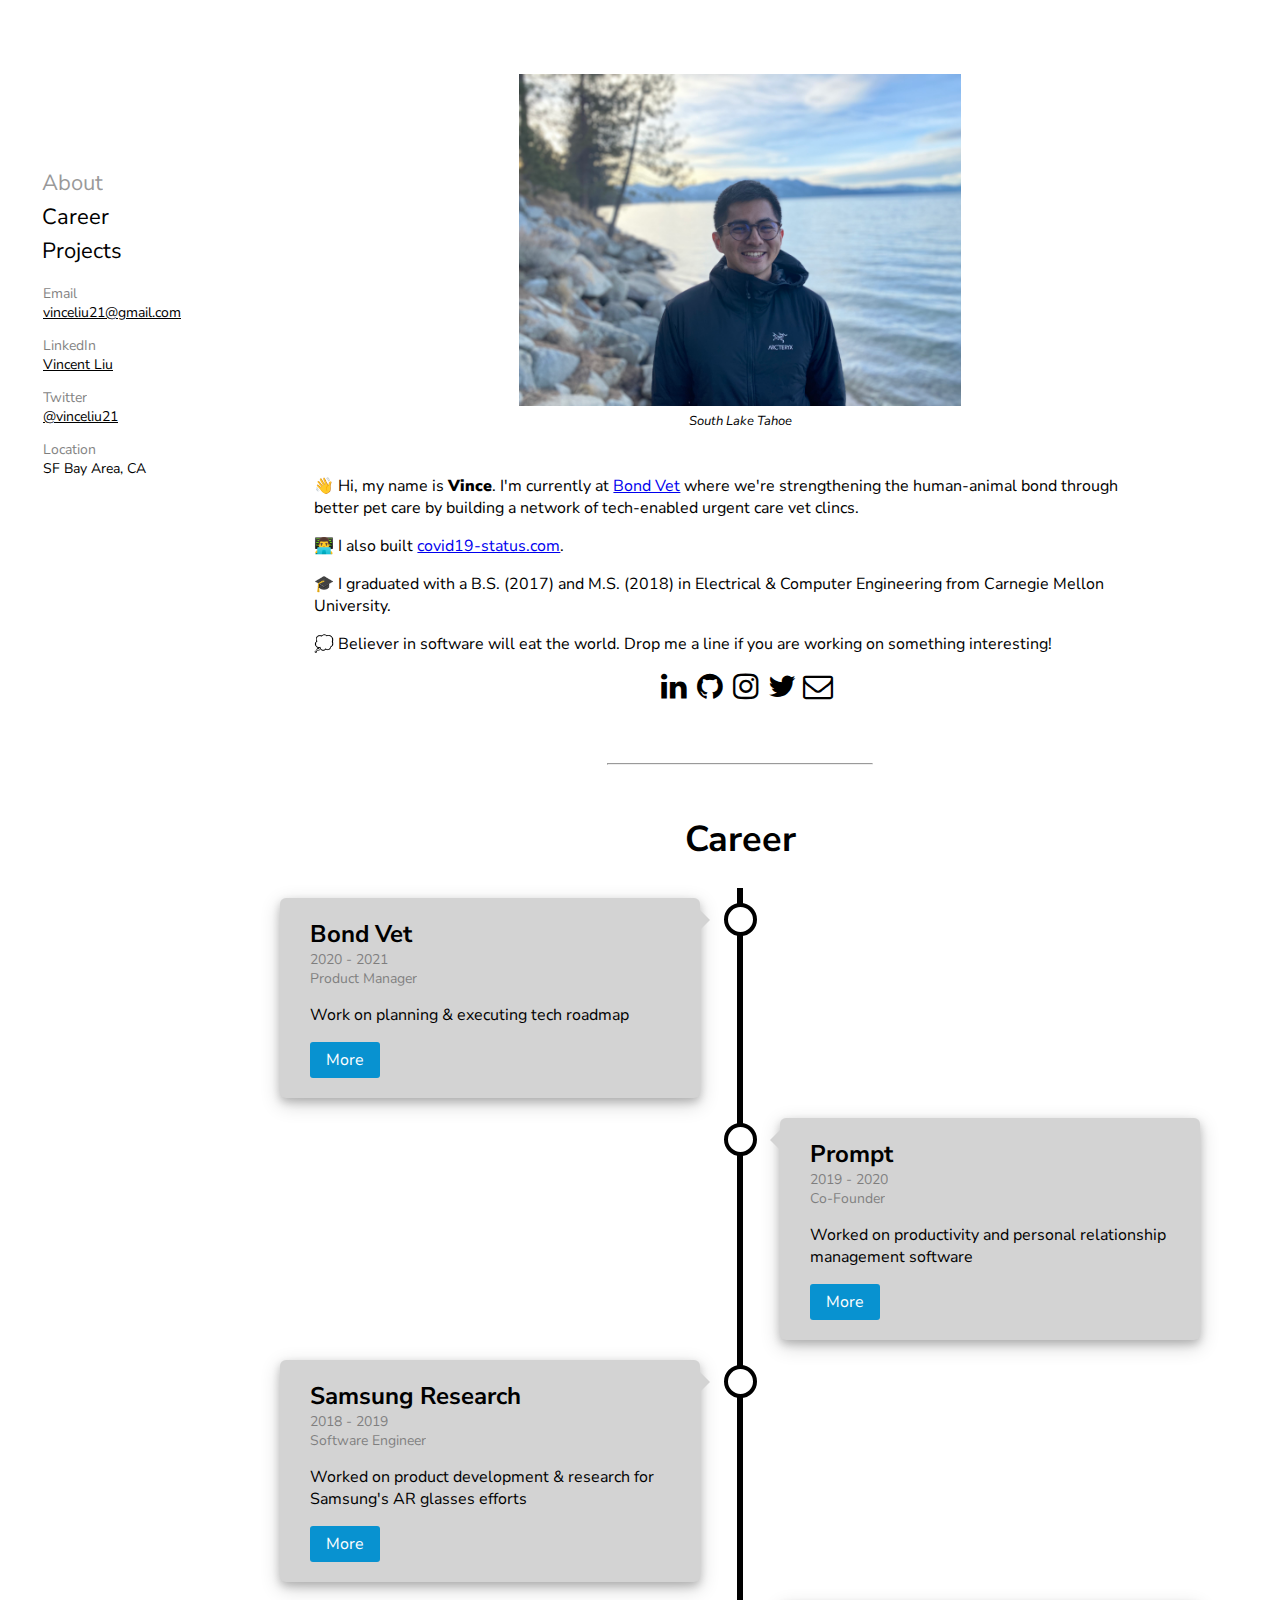
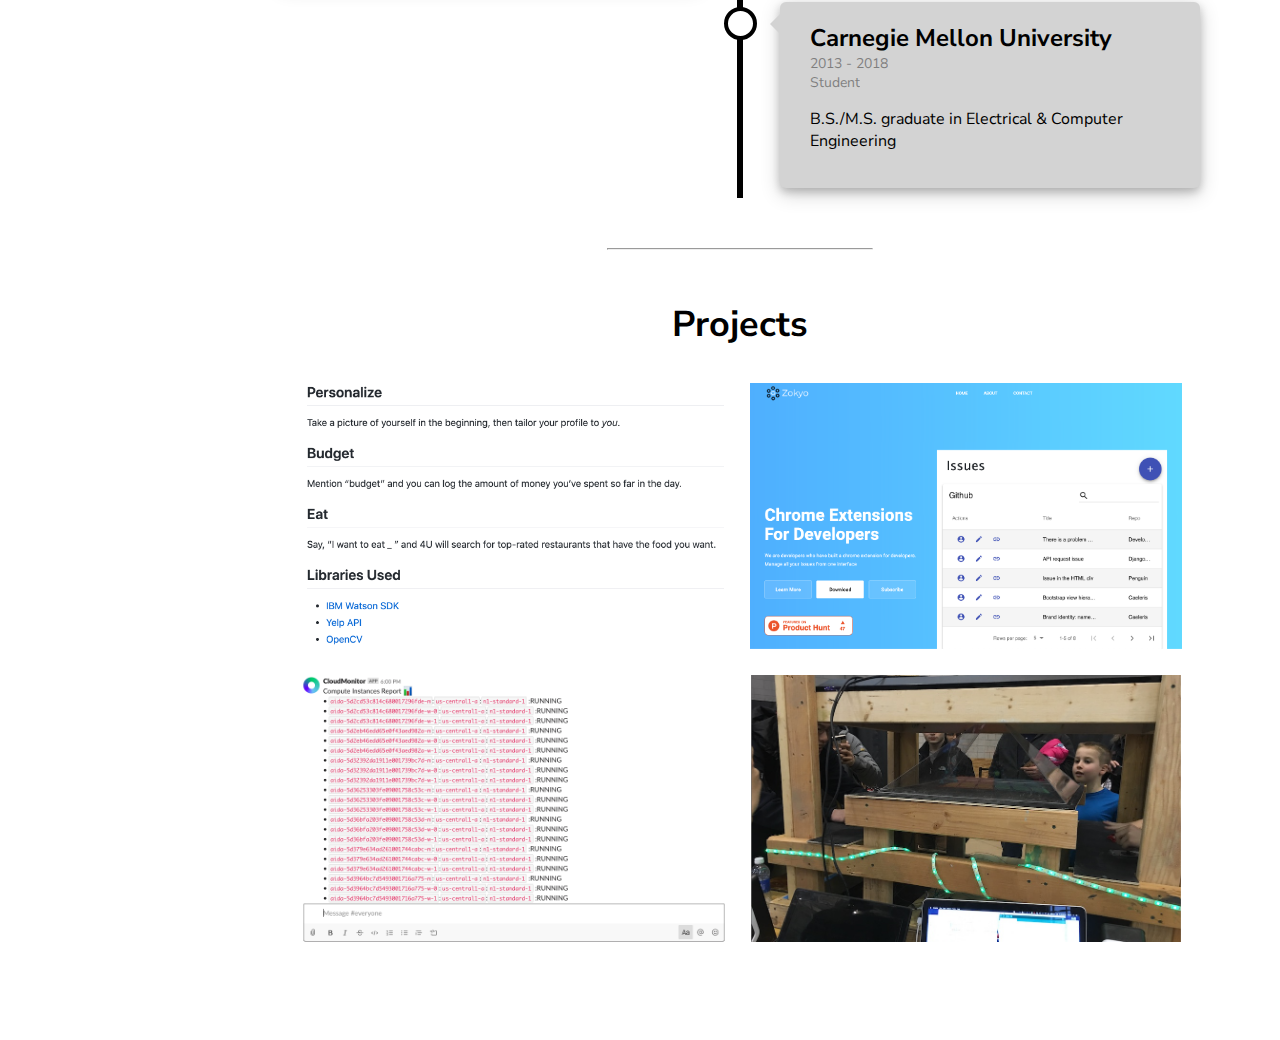
==== commit d041dfe0: "update website with recent changes" ====
--- a/index.html
+++ b/index.html
@@ -64,16 +64,19 @@
         
         <div class="hero-text">
           
-          <p>👋 Hi, my name is <span  style="font-weight: 900;">Vince Liu</span>. 
-            I'm currently the Co-Founder at <a href="https://youtu.be/rPjfTg-vA2I" target="_blank">Prompt</a>—productivity software to help working individuals gain insight into all their professional relationships. You can read more about our mission <a href="https://www.notion.so/teamprompt/Why-Prompt-46e5538b9f2c4fa88ba80ee7b120e682" target="_blank">here</a>. I also built <a href="https://www.covid19-status.com/" target="_blank">covid19-status.com</a>.</p>
-          <p>👨‍💻 Before that, I worked in the Bay Area as a software engineer at a venture backed robotics startup and Samsung Research.</p>
+          <p>👋 Hi, my name is <span  style="font-weight: 900;">Vince</span>. 
+            I'm currently at <a href="https://bondvet.com/" target="_blank">Bond Vet</a> where we're strengthening the human-animal bond through better pet care by building a network of tech-enabled urgent care vet clincs. </p>
+            <!-- I'm currently the Co-Founder at <a href="https://youtu.be/rPjfTg-vA2I" target="_blank">Prompt</a>—productivity software to help working individuals gain insight into all their professional relationships. You can read more about our mission <a href="https://www.notion.so/teamprompt/Why-Prompt-46e5538b9f2c4fa88ba80ee7b120e682" target="_blank">here</a>. I also built <a href="https://www.covid19-status.com/" target="_blank">covid19-status.com</a>.</p> -->
+          <p>👨‍💻 I also built <a href="https://www.covid19-status.com/" target="_blank">covid19-status.com</a>.</p>
+            <!-- <p>👨‍💻 Before that, I worked in the Bay Area as a software engineer at a venture backed robotics startup and Samsung Research.</p> -->
 <!--, where I worked on AR Glasses and ML projects.</p>-->
           <p>🎓 I graduated with a B.S. (2017) and M.S. (2018) in Electrical & Computer Engineering from Carnegie Mellon University.</p>
-          <p>💭 I spend a lot of time thinking about the future of technology and how to leverage software to impact human lives at scale. Drop me a line if you are working on something interesting!</p> 
+          <p>💭 Believer in software will eat the world. Drop me a line if you are working on something interesting!</p> 
+          <!-- <p>💭 I spend a lot of time thinking about the future of technology and how to leverage software to impact human lives at scale. Drop me a line if you are working on something interesting!</p>  -->
 <!--I am particularly interested in the usage of data to augment human lives.</p>-->
 <!--the creation of engaging human relationships and communities, and future of VR/AR.</p> -->
               <!-- how to democratize education and meaningful work opportunities. I am focused on leveraging software to build technologies and experiences that impact the way humans live and work at scale.</p>   -->
-          <p>📚 In my spare time, I like to <a href="https://www.notion.so/Novels-f5aa604390f640a6b6671b8aa19a5288" target="_blank">read</a>, cook, and snowboard.</p>
+          <!-- <p>📚 In my spare time, I like to <a href="https://www.notion.so/Novels-f5aa604390f640a6b6671b8aa19a5288" target="_blank">read</a>, cook, and snowboard.</p> -->
         </div>
 
         <div class="social-icons">
@@ -94,45 +97,60 @@
         <div class="timeline">
           <div class="container left">
             <div class="content">
+              <!-- <div class="content-date-right">June 2018</div> -->
+              <div class="card-title">Bond Vet</div>
+              <div class="card-date">2020 - 2021</div>
+              <div class="card-location">Product Manager</div>
+              <!-- <div class="card-location">New York, NY</div> -->
+              <p>Work on planning & executing tech roadmap</p>
+              <a href="https://bondvet.com/" target="_blank" class="button">More</a>
+            </div>
+          </div>
+          <div class="container right">
+            <div class="content">
               <!-- <div class="content-date-left"><div class="card-title">Prompt</div><div class="card-date">May 2019 - Present</div></div> -->
               <div class="card-title"> Prompt</div>
-              <div class="card-date">2019 - Present</div>
-              <div class="card-location">Mountain View, CA</div>
+              <div class="card-date">2019 - 2020</div>
+              <div class="card-location">Co-Founder</div>
               <!-- <p>Co-founder and CEO of <a href="https://www.getprompt.app/" target="_blank">Prompt</a>,  -->
-               <p> Co-Founder at Prompt. We are working on a relationship manager app—integrated with email and calendar—designed to give individuals better context around who they interact with professionally. This was inspired by the belief that technology should be used to help facilitate human interactions and relationships. <a href="https://youtu.be/QewbwAYKeug" target="_blank"<Demo</a> </p> 
+                <p>Worked on productivity and personal relationship management software</p>
+               <!-- <p> Co-Founder at Prompt. We are working on a relationship manager app—integrated with email and calendar—designed to give individuals better context around who they interact with professionally. This was inspired by the belief that technology should be used to help facilitate human interactions and relationships. <a href="https://youtu.be/QewbwAYKeug" target="_blank"<Demo</a> </p>  -->
                  <a href="https://www.getprompt.app/" target="_blank" class="button">More</a>
             </div>
             
           </div>
-          <div class="container right">
+          <div class="container left">
             <div class="content">
               <!-- <div class="content-date-right">June 2018</div> -->
               <div class="card-title">Samsung Research</div>
               <div class="card-date">2018 - 2019</div>
-              <div class="card-location">Mountain View, CA</div>
-              <p>Software Engineer working on product development and strategy for AR Glasses and ML projects. Our team debuted an AR development headset and SDK at Samsung Developer Conference 2018. A few of my work accolades include Mobile Platform Solutions (MPS) lab 2018 Q3 Wall of Fame award, Samsung 2018 soccer league tournament runner-up, and Samsung Culture Committee representative.</p>
+              <div class="card-location">Software Engineer</div>
+              <p>Worked on product development & research for Samsung's AR glasses efforts</p>
+              <!-- <p>Software Engineer working on product development and strategy for AR Glasses and ML projects. Our team debuted an AR development headset and SDK at Samsung Developer Conference 2018. A few of my work accolades include Mobile Platform Solutions (MPS) lab 2018 Q3 Wall of Fame award, Samsung 2018 soccer league tournament runner-up, and Samsung Culture Committee representative.</p> -->
               <a href="https://www.sra.samsung.com/" target="_blank" class="button">More</a>
             </div>
           </div>
 
-          <div class="container left">
-            <div class="content">
-              <!-- <div class="content-date-left">May 2018</div> -->
+          <!-- <div class="container left">
+            <div class="content">
+              <div class="content-date-left">May 2018</div>
               <div class="card-title">Knightscope, Inc.</div>
               <div class="card-date">2016-2017</div>
               <div class="card-location">Mountain View, CA</div>
               <p>Software Engineer at a venture backed autonomous security robotics <a href="https://www.knightscope.com/" target="_blank">startup</a>. I developed core robotics features such as tilt alarm, GPS-SLAM coordinate conversion, and motor daisy chaining. I also helped with field deployment of a machine for our client Uber.</p>
               <a href="https://www.knightscope.com/" target="_blank" class="button">More</a>
             </div>
-          </div>
+          </div> -->
 
           <div class="container right">
             <div class="content">
               <!-- <div class="content-date-left">May 2018</div> -->
               <div class="card-title">Carnegie Mellon University</div>
               <div class="card-date">2013 - 2018</div>
-              <div class="card-location">Pittsburgh, PA</div>
-              <p>Carnegie Mellon B.S and M.S. graduate in Electrical and Computer Engineering. A few of my organizations and accolades include a TA position, Dean's list, club lacrosse, and 2 year <a href="https://cmubuggy.org/reference/What_is_buggy%3F" target="_blank">Buggy</a> Pusher. For the latter, we currently hold the Carnegie Involvement Association (CIA) <a href="https://www.instagram.com/p/BwIkMV5lBQi/?igshid=eb9c5s0ejf51" target="_blank">school record.</a> </p>
+              <div class="card-location">Student</div>
+              <!-- <div class="card-location">Pittsburgh, PA</div> -->
+              <p>B.S./M.S. graduate in Electrical & Computer Engineering</p>
+              <!-- <p>Carnegie Mellon B.S and M.S. graduate in Electrical and Computer Engineering. A few of my organizations and accolades include a TA position, Dean's list, club lacrosse, and 2 year <a href="https://cmubuggy.org/reference/What_is_buggy%3F" target="_blank">Buggy</a> Pusher. For the latter, we currently hold the Carnegie Involvement Association (CIA) <a href="https://www.instagram.com/p/BwIkMV5lBQi/?igshid=eb9c5s0ejf51" target="_blank">school record.</a> </p> -->
             </div>
           </div>
 
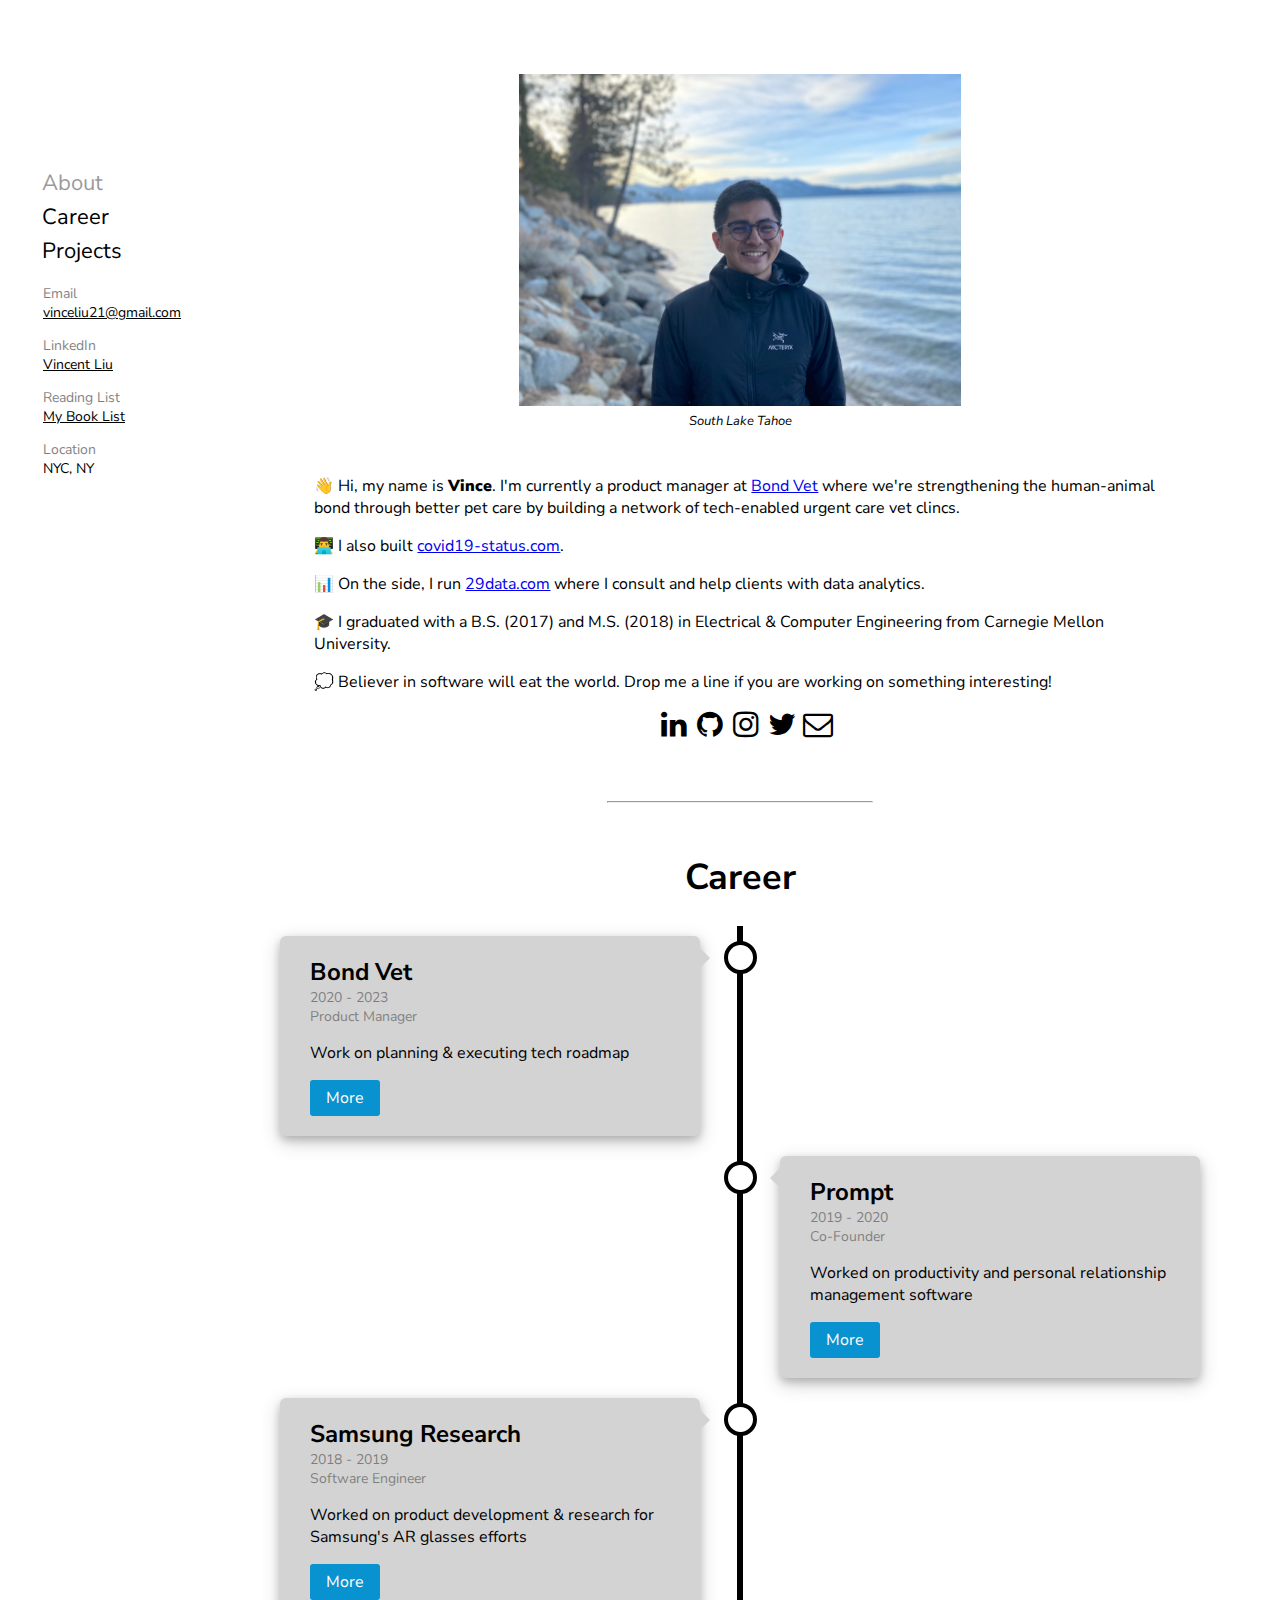
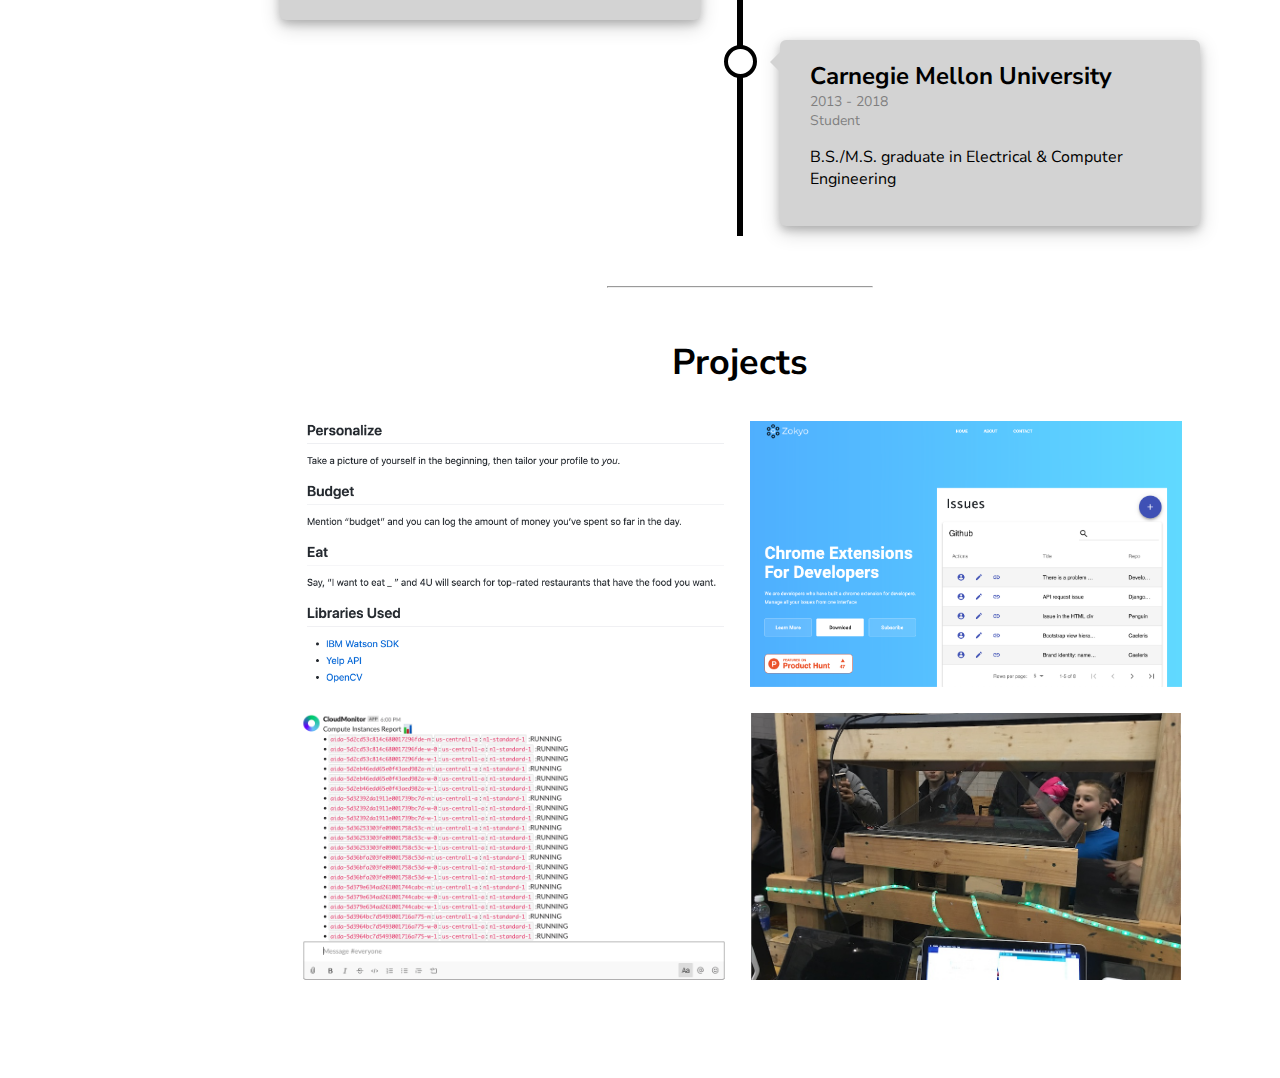
==== commit 6fed1b47: "slight text update and add reading list" ====
--- a/index.html
+++ b/index.html
@@ -40,16 +40,20 @@
               <a href="https://linkedin.com/in/vinceliu21" target="_blank" style="font-size: 14px; margin-left: 3px; text-decoration: underline;">Vincent Liu</a>
             </li>
             <li>
+              <p style="margin-bottom: 0px; margin-left: 3px; font-size: 14px; opacity: 0.5;">Reading List</p>
+              <a href="https://spice-lung-815.notion.site/Novels-f5aa604390f640a6b6671b8aa19a5288" target="_blank" style="font-size: 14px; margin-left: 3px; text-decoration: underline;">My Book List</a>
+            </li>
+            <!-- <li>
               <p style="margin-bottom: 0px; margin-left: 3px; font-size: 14px; opacity: 0.5;">Twitter</p>
               <a href="https://twitter.com/vinceliu21" target="_blank" style="font-size: 14px; margin-left: 3px; text-decoration: underline;">@vinceliu21</a>
-            </li>
+            </li> -->
             <!-- <li>
                 <p style="margin-bottom: 0px; margin-left: 3px; font-size: 14px; opacity: 0.5;">Resume</p>
                 <a href="#" target="_blank" style="font-size: 14px; margin-left: 3px; text-decoration: underline;">Download</a>
               </li> -->
             <li>
               <p style="margin-bottom: 0px; margin-left: 3px; font-size: 14px; opacity: 0.5;">Location</p> 
-              <p style="margin: 0px; margin-left: 3px; font-size: 14px;">SF Bay Area, CA</p>
+              <p style="margin: 0px; margin-left: 3px; font-size: 14px;">NYC, NY</p>
             </li>
         </ul>
       </div>
@@ -65,11 +69,12 @@
         <div class="hero-text">
           
           <p>👋 Hi, my name is <span  style="font-weight: 900;">Vince</span>. 
-            I'm currently at <a href="https://bondvet.com/" target="_blank">Bond Vet</a> where we're strengthening the human-animal bond through better pet care by building a network of tech-enabled urgent care vet clincs. </p>
+            I'm currently a product manager at <a href="https://bondvet.com/" target="_blank">Bond Vet</a> where we're strengthening the human-animal bond through better pet care by building a network of tech-enabled urgent care vet clincs. </p>
             <!-- I'm currently the Co-Founder at <a href="https://youtu.be/rPjfTg-vA2I" target="_blank">Prompt</a>—productivity software to help working individuals gain insight into all their professional relationships. You can read more about our mission <a href="https://www.notion.so/teamprompt/Why-Prompt-46e5538b9f2c4fa88ba80ee7b120e682" target="_blank">here</a>. I also built <a href="https://www.covid19-status.com/" target="_blank">covid19-status.com</a>.</p> -->
           <p>👨‍💻 I also built <a href="https://www.covid19-status.com/" target="_blank">covid19-status.com</a>.</p>
             <!-- <p>👨‍💻 Before that, I worked in the Bay Area as a software engineer at a venture backed robotics startup and Samsung Research.</p> -->
 <!--, where I worked on AR Glasses and ML projects.</p>-->
+          <p>📊 On the side, I run <a href="https://29data.com/" target="_blank">29data.com</a> where I consult and help clients with data analytics.</p>
           <p>🎓 I graduated with a B.S. (2017) and M.S. (2018) in Electrical & Computer Engineering from Carnegie Mellon University.</p>
           <p>💭 Believer in software will eat the world. Drop me a line if you are working on something interesting!</p> 
           <!-- <p>💭 I spend a lot of time thinking about the future of technology and how to leverage software to impact human lives at scale. Drop me a line if you are working on something interesting!</p>  -->
@@ -99,7 +104,7 @@
             <div class="content">
               <!-- <div class="content-date-right">June 2018</div> -->
               <div class="card-title">Bond Vet</div>
-              <div class="card-date">2020 - 2021</div>
+              <div class="card-date">2020 - 2023</div>
               <div class="card-location">Product Manager</div>
               <!-- <div class="card-location">New York, NY</div> -->
               <p>Work on planning & executing tech roadmap</p>
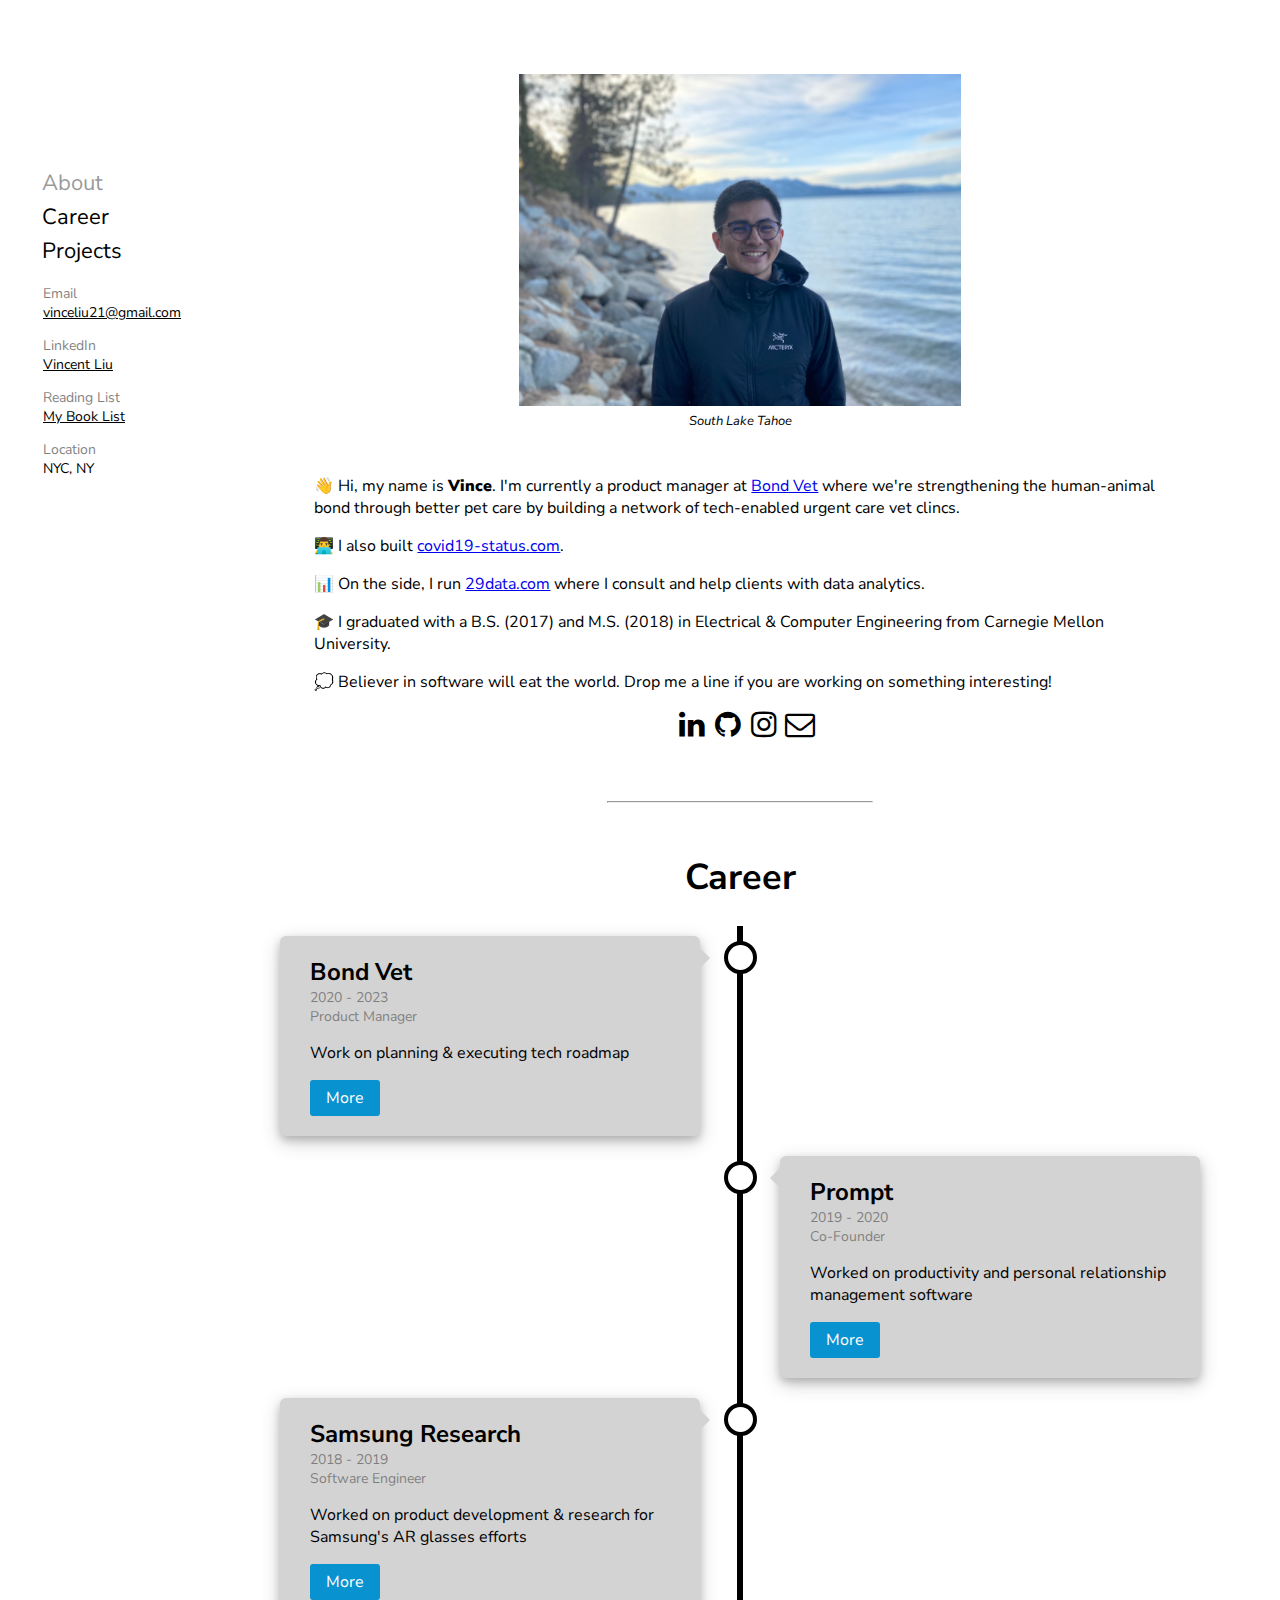
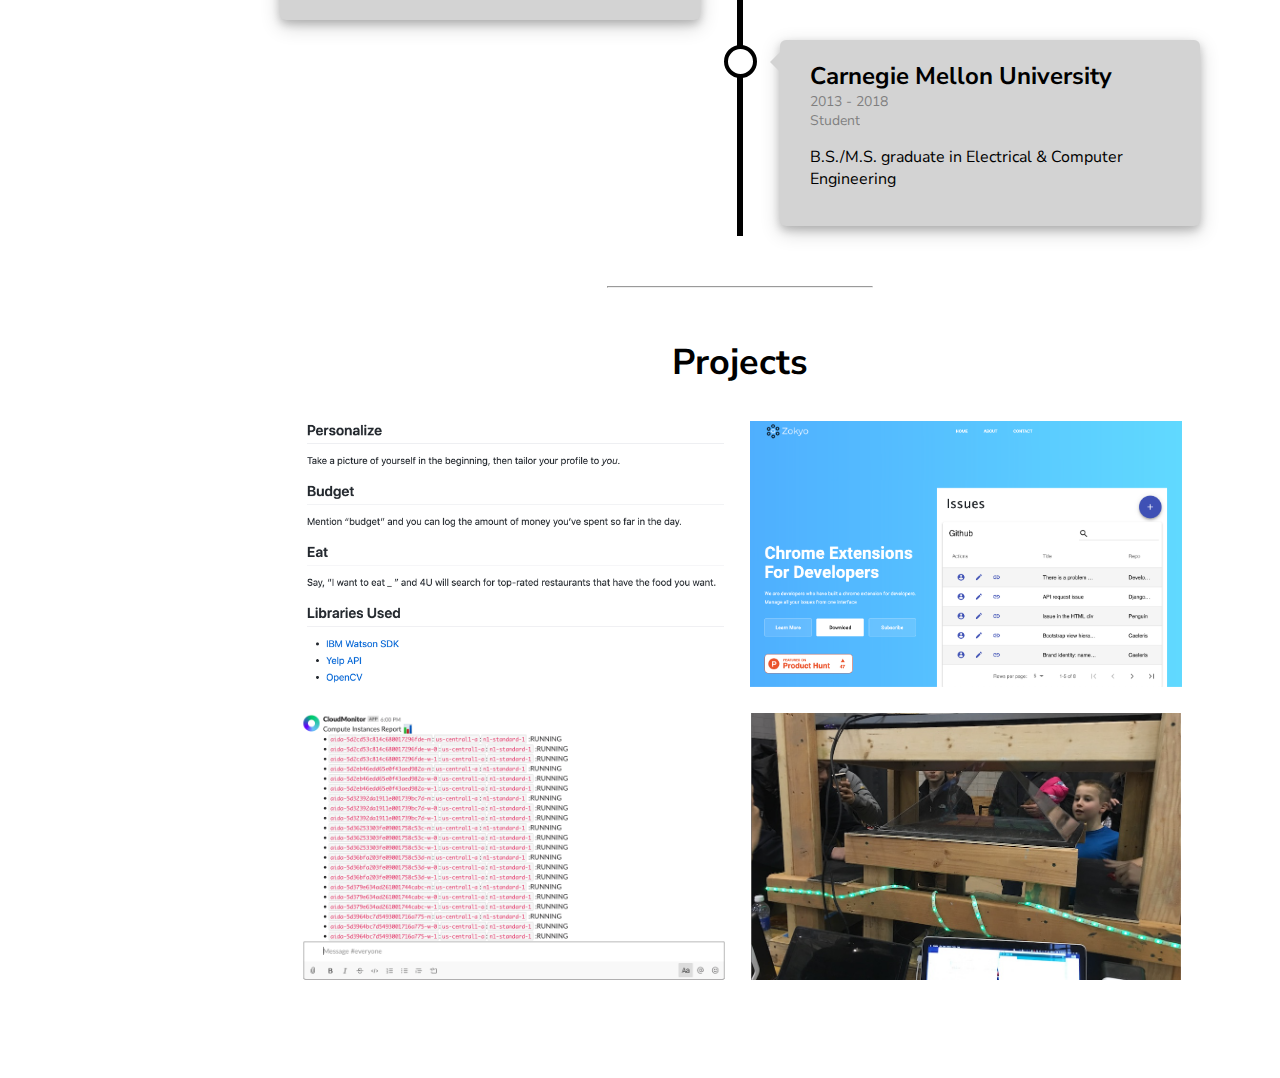
==== commit 6f2dc34d: "remove twitter link" ====
--- a/index.html
+++ b/index.html
@@ -88,7 +88,7 @@
           <a href="https://www.linkedin.com/in/vinceliu21" target="_blank" class="fa fa-linkedin"></a>
           <a href="https://github.com/vinceliu21" target="_blank" class="fa fa-github"></a>
           <a href="https://www.instagram.com/vinceliu21/" target="_blank" class="fa fa-instagram"></a>
-          <a href="https://twitter.com/vinceliu21" target="_blank" class="fa fa-twitter"></a>
+          <!-- <a href="https://twitter.com/vinceliu21" target="_blank" class="fa fa-twitter"></a> -->
           <a href="mailto: vinceliu21@gmail.com" class="fa fa-envelope-o"></a>
 
         </div>
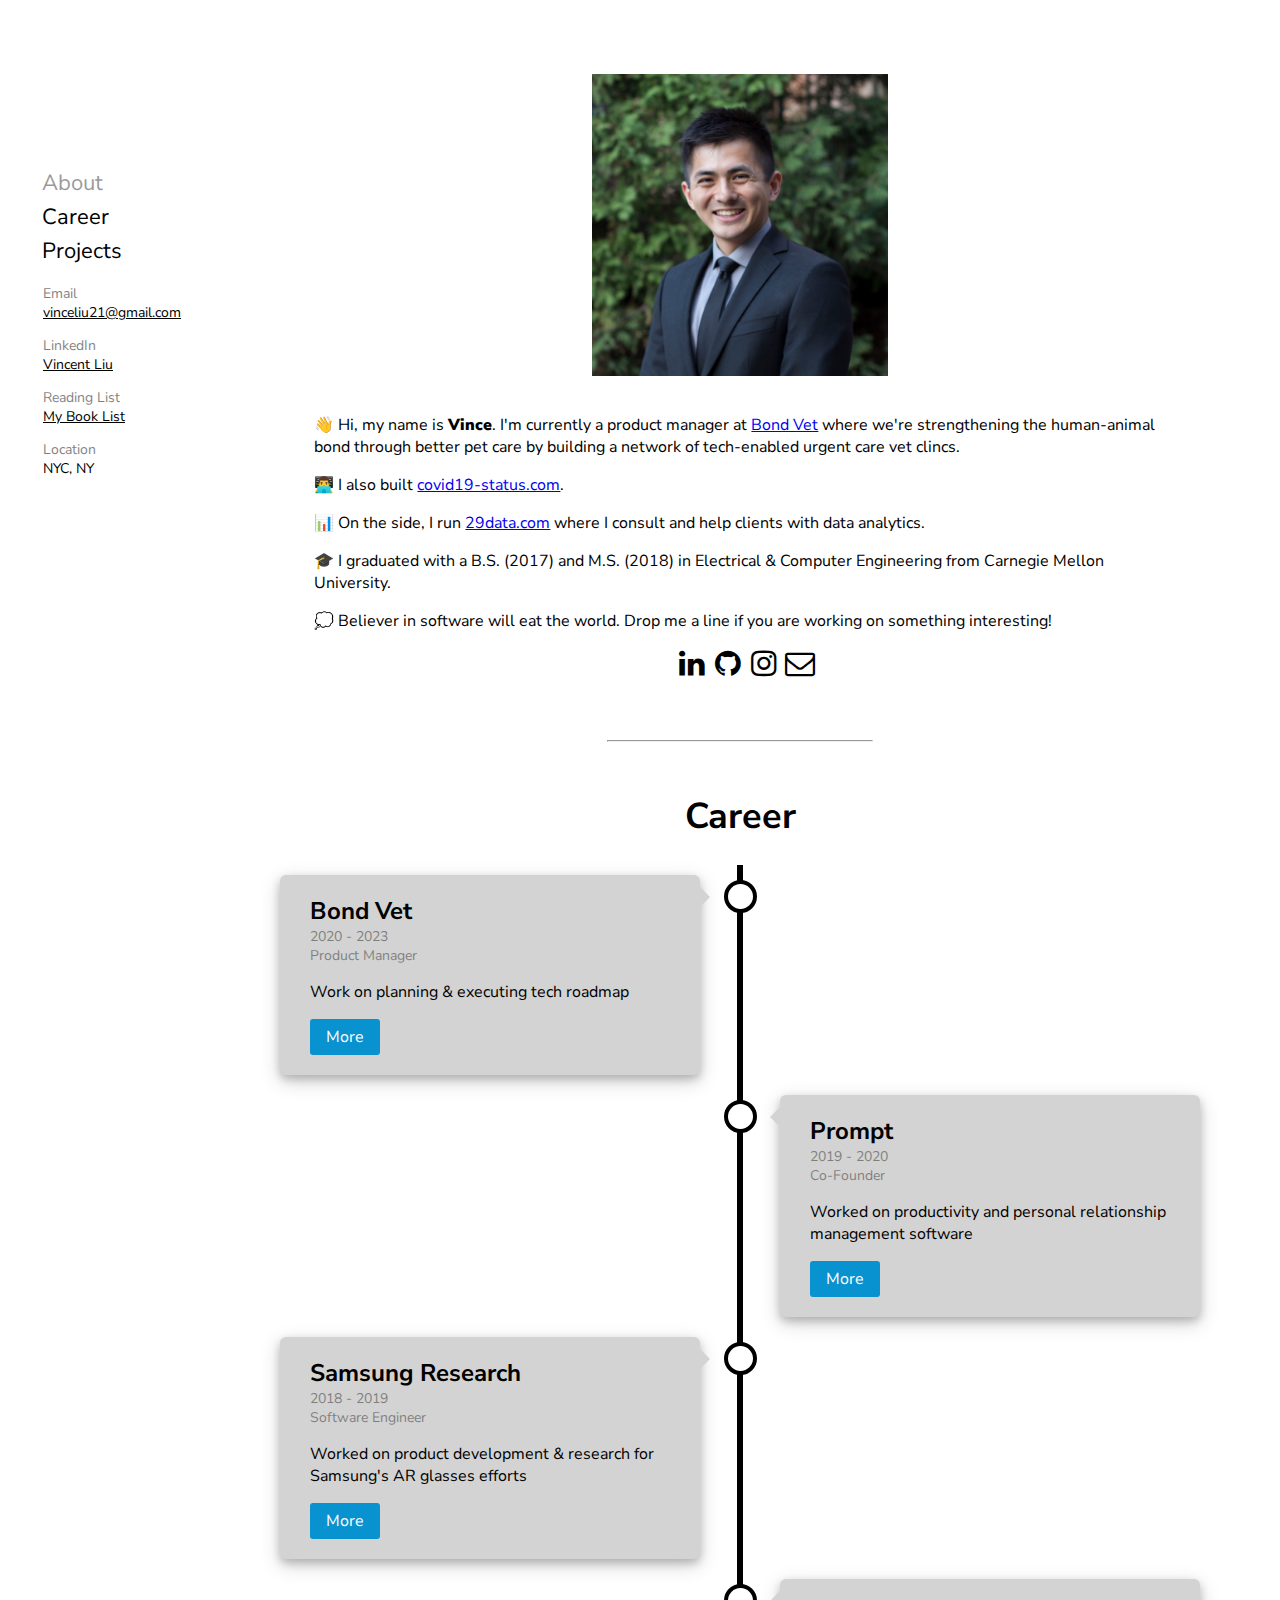
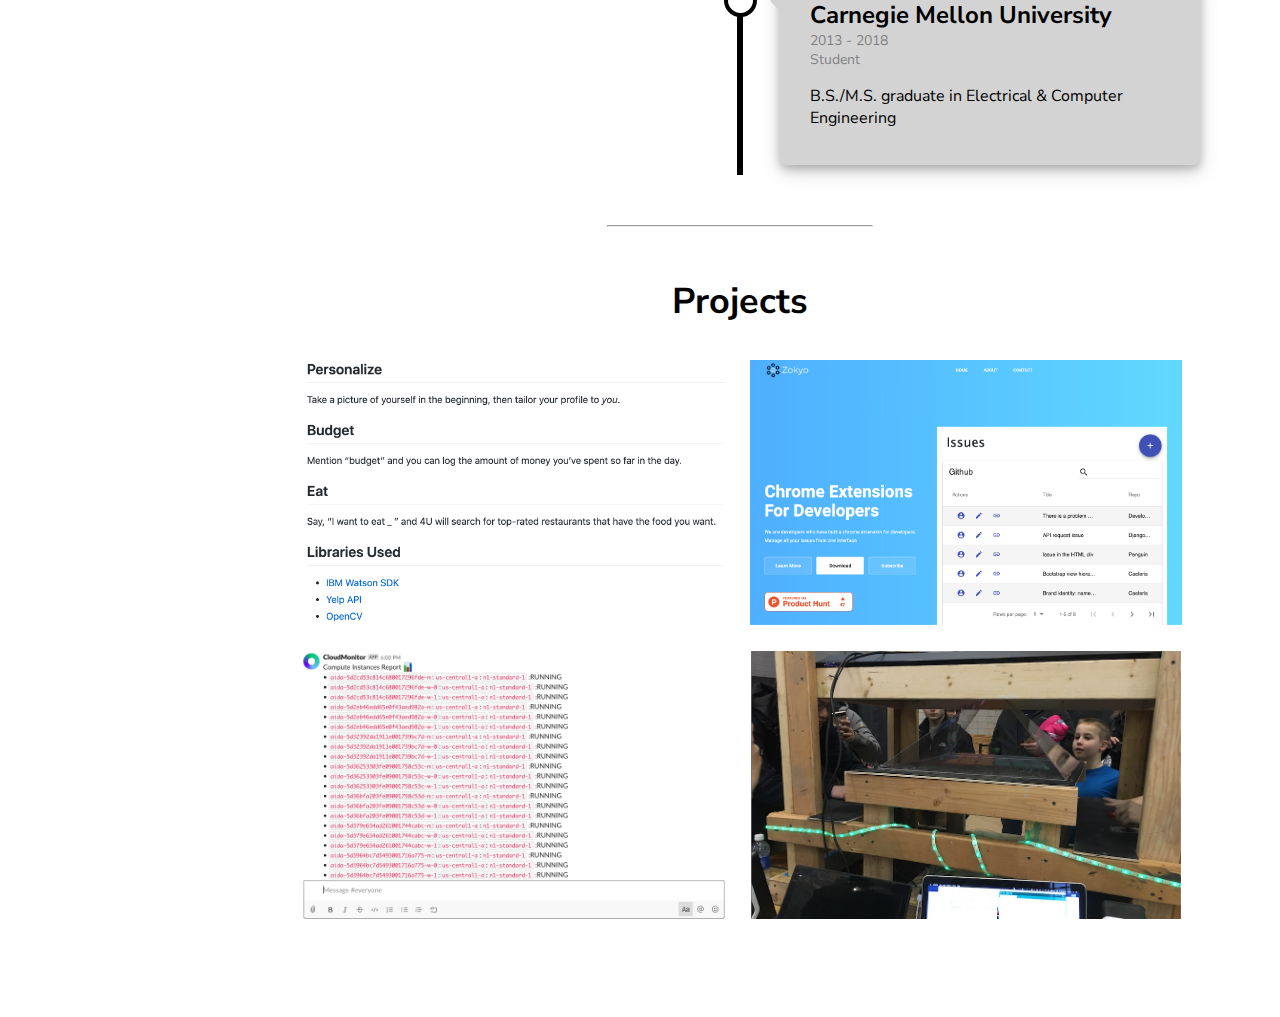
==== commit 86d7f12b: "changed prof pic" ====
--- a/index.html
+++ b/index.html
@@ -61,8 +61,8 @@
     <div class="main">
       <section class="hero" id="hero">
         <figure>
-          <img class="profile-img-box" src="./static/mainprof.JPG"></img>
-          <p style="margin-top: 0px; font-style: italic;  font-size: 13px;">South Lake Tahoe</p>
+          <img class="profile-img-box" style="width: 30%; height: auto;"  src="./static/headshot.jpg"></img>
+          <!-- <p style="margin-top: 0px; font-style: italic;  font-size: 13px;">South Lake Tahoe</p> -->
         </figure>
         
         
